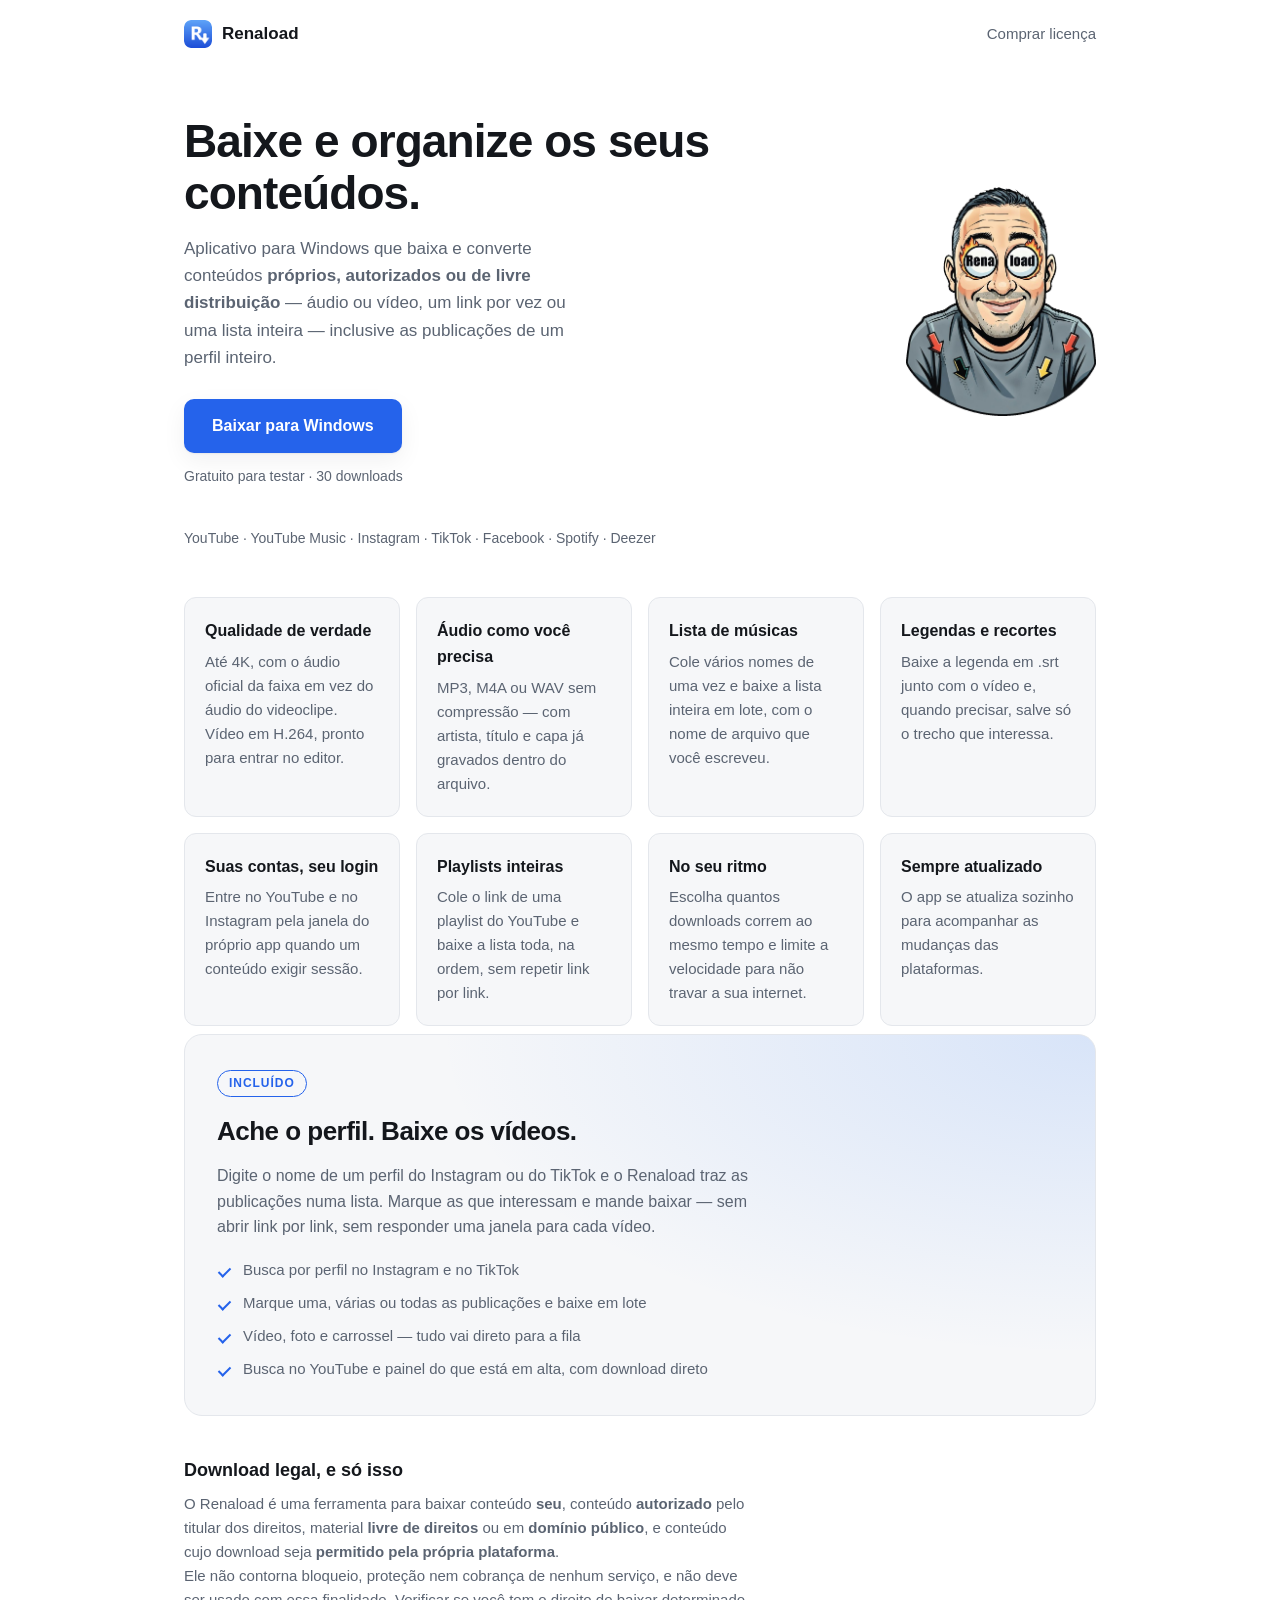
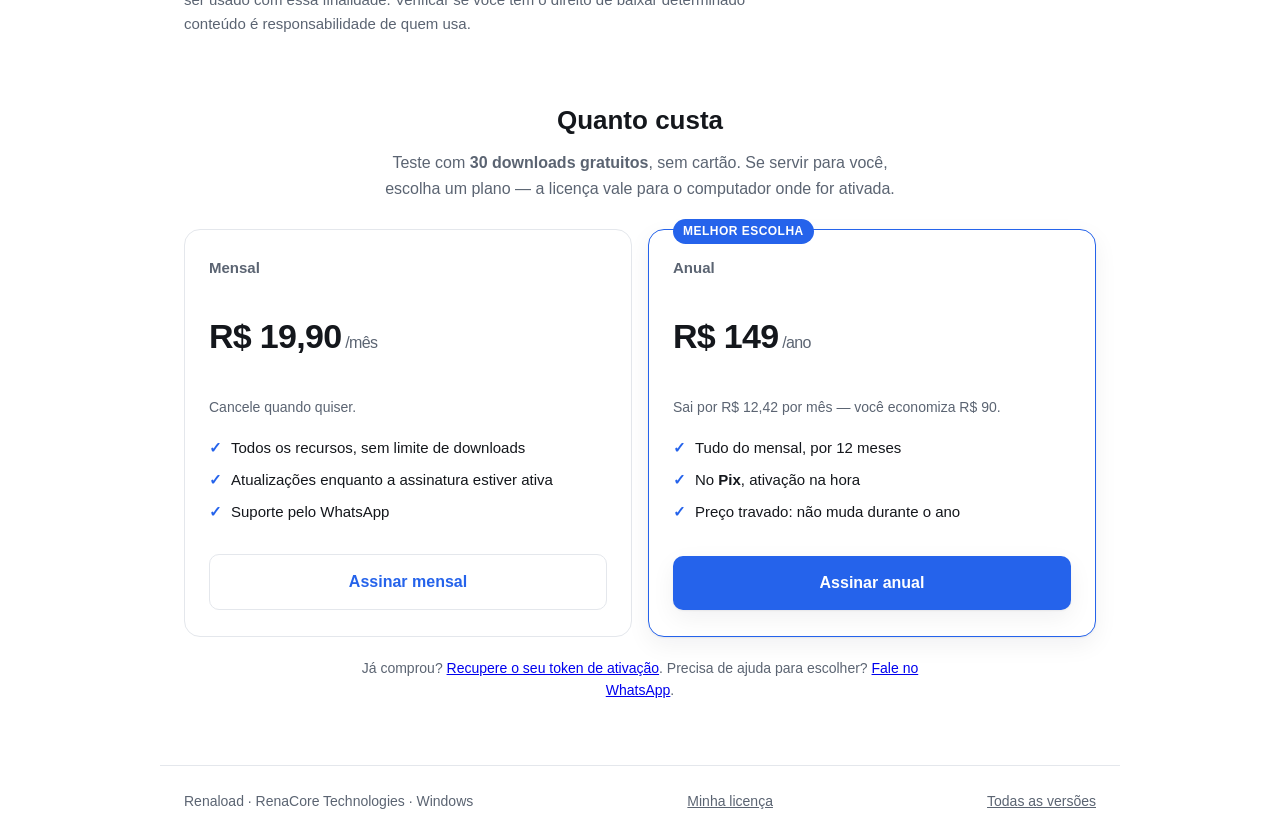
==== docs/index.html @ 5366050f "site: Comprar licenca leva aos planos, nao ao WhatsApp Espelho do commit do repositorio de codigo.  " ====
<!doctype html>
<html lang="pt-BR">
<head>
  <meta charset="utf-8">
  <meta name="viewport" content="width=device-width, initial-scale=1">
  <title>Renaload — baixe e organize os seus conteúdos no Windows</title>
  <meta name="description" content="Renaload para Windows: baixe e converta conteúdos próprios, autorizados ou de livre distribuição, com fila de downloads, qualidade até 4K, legendas e busca por perfil no Instagram e TikTok.">
  <meta name="author" content="RenaCore Technologies">
  <link rel="icon" href="assets/favicon.ico" sizes="any">
  <link rel="icon" href="assets/renaload.png" type="image/png">
  <link rel="apple-touch-icon" href="assets/renaload_logo.png">
  <meta property="og:title" content="Renaload — baixe e organize os seus conteúdos">
  <meta property="og:description" content="Baixe áudio e vídeo de conteúdos próprios ou autorizados, ache as publicações de um perfil e organize tudo — num app só, para Windows.">
  <meta property="og:image" content="https://renaload.com.br/assets/renaload_logo.png">
  <meta property="og:url" content="https://renaload.com.br/">
  <meta property="og:type" content="website">
  <link rel="canonical" href="https://renaload.com.br/">
  <meta name="theme-color" content="#3b82f6">
  <link rel="stylesheet" href="styles.css">
</head>
<body>
  <header class="topo">
    <a class="marca" href="#">
      <img src="assets/renaload.png" alt="">
      <span>Renaload</span>
    </a>
    <a class="link-topo" href="#planos">Comprar licença</a>
  </header>

  <main>
    <section class="capa">
      <div class="capa-texto">
        <h1>Baixe e organize os seus conteúdos.</h1>
        <p class="chamada">
          Aplicativo para Windows que baixa e converte conteúdos
          <strong>próprios, autorizados ou de livre distribuição</strong> —
          áudio ou vídeo, um link por vez ou uma lista inteira — inclusive
          as publicações de um perfil inteiro.
        </p>

        <div class="acoes">
          <!-- Estado PADRÃO = download pausado. É de propósito: se o
               JavaScript não rodar, a página não libera o download por
               engano. Para reabrir, troque DOWNLOAD_LIBERADO para true
               no script no fim do arquivo — só isso. -->
          <a class="botao" id="baixar"
             href="https://github.com/renatoaqoliveira-lab/renaload-releases/releases/latest">
            Baixar para Windows
          </a>
          <p class="detalhe" id="detalhe">
            Gratuito para testar · 30 downloads
          </p>
        </div>
      </div>
      <img class="mascote" src="assets/renaload_mascot.png" alt="">
    </section>

    <p class="plataformas">
      YouTube · YouTube Music · Instagram · TikTok · Facebook · Spotify · Deezer
    </p>

    <section class="cartoes">
      <article>
        <h2>Qualidade de verdade</h2>
        <p>Até 4K, com o áudio oficial da faixa em vez do áudio do videoclipe. Vídeo em H.264, pronto para entrar no editor.</p>
      </article>
      <article>
        <h2>Áudio como você precisa</h2>
        <p>MP3, M4A ou WAV sem compressão — com artista, título e capa já gravados dentro do arquivo.</p>
      </article>
      <article>
        <h2>Lista de músicas</h2>
        <p>Cole vários nomes de uma vez e baixe a lista inteira em lote, com o nome de arquivo que você escreveu.</p>
      </article>
      <article>
        <h2>Legendas e recortes</h2>
        <p>Baixe a legenda em .srt junto com o vídeo e, quando precisar, salve só o trecho que interessa.</p>
      </article>
      <article>
        <h2>Suas contas, seu login</h2>
        <p>Entre no YouTube e no Instagram pela janela do próprio app quando um conteúdo exigir sessão.</p>
      </article>
      <article>
        <h2>Playlists inteiras</h2>
        <p>Cole o link de uma playlist do YouTube e baixe a lista toda, na ordem, sem repetir link por link.</p>
      </article>
      <article>
        <h2>No seu ritmo</h2>
        <p>Escolha quantos downloads correm ao mesmo tempo e limite a velocidade para não travar a sua internet.</p>
      </article>
      <article>
        <h2>Sempre atualizado</h2>
        <p>O app se atualiza sozinho para acompanhar as mudanças das plataformas.</p>
      </article>
    </section>

    <section class="estudio">
      <div class="estudio-texto">
        <span class="etiqueta">Incluído</span>
        <h2>Ache o perfil. Baixe os vídeos.</h2>
        <p>
          Digite o nome de um perfil do Instagram ou do TikTok e o Renaload
          traz as publicações numa lista. Marque as que interessam e mande
          baixar — sem abrir link por link, sem responder uma janela para
          cada vídeo.
        </p>
        <ul class="lista-estudio">
          <li>Busca por perfil no Instagram e no TikTok</li>
          <li>Marque uma, várias ou todas as publicações e baixe em lote</li>
          <li>Vídeo, foto e carrossel — tudo vai direto para a fila</li>
          <li>Busca no YouTube e painel do que está em alta, com download direto</li>
        </ul>
      </div>
    </section>

    <section class="aviso">
      <h2>Download legal, e só isso</h2>
      <p>
        O Renaload é uma ferramenta para baixar conteúdo <strong>seu</strong>,
        conteúdo <strong>autorizado</strong> pelo titular dos direitos,
        material <strong>livre de direitos</strong> ou em
        <strong>domínio público</strong>, e conteúdo cujo download seja
        <strong>permitido pela própria plataforma</strong>.
      </p>
      <p>
        Ele não contorna bloqueio, proteção nem cobrança de nenhum serviço, e
        não deve ser usado com essa finalidade. Verificar se você tem o direito
        de baixar determinado conteúdo é responsabilidade de quem usa.
      </p>
    </section>

    <section class="planos" id="planos">
      <h2>Quanto custa</h2>
      <p class="intro">
        Teste com <strong>30 downloads gratuitos</strong>, sem cartão. Se
        servir para você, escolha um plano — a licença vale para o
        computador onde for ativada.
      </p>

      <div class="grade-planos">
        <div class="plano">
          <h3>Mensal</h3>
          <p class="valor">R$ 19,90<span> /mês</span></p>
          <p class="equivale">Cancele quando quiser.</p>
          <ul>
            <li>Todos os recursos, sem limite de downloads</li>
            <li>Atualizações enquanto a assinatura estiver ativa</li>
            <li>Suporte pelo WhatsApp</li>
          </ul>
          <a class="botao secundario"
             href="https://www.asaas.com/c/axjng1v5g0g38wsx">
            Assinar mensal
          </a>
        </div>

        <div class="plano destaque">
          <span class="selo">MELHOR ESCOLHA</span>
          <h3>Anual</h3>
          <p class="valor">R$ 149<span> /ano</span></p>
          <p class="equivale">Sai por R$ 12,42 por mês — você economiza R$ 90.</p>
          <ul>
            <li>Tudo do mensal, por 12 meses</li>
            <li>No <strong>Pix</strong>, ativação na hora</li>
            <li>Preço travado: não muda durante o ano</li>
          </ul>
          <a class="botao"
             href="https://www.asaas.com/c/e1k9dfwimft95ji5">
            Assinar anual
          </a>
        </div>
      </div>

      <p class="nota-planos">
        Já comprou? <a href="licenca.html">Recupere o seu token de ativação</a>.
        Precisa de ajuda para escolher?
        <a href="https://wa.me/5511970617781?text=Ol%C3%A1!%20Tenho%20uma%20d%C3%BAvida%20sobre%20os%20planos%20do%20Renaload.">Fale no WhatsApp</a>.
      </p>
    </section>

  </main>

  <footer>
    <span>Renaload · RenaCore Technologies · Windows</span>
    <a href="licenca.html">Minha licença</a>
    <a href="https://github.com/renatoaqoliveira-lab/renaload-releases/releases">Todas as versões</a>
  </footer>

  <script>
    // A versão vem da própria release do GitHub. Assim a página acompanha
    // cada lançamento sozinha — antes o número e o nome do arquivo eram
    // fixos no HTML e o botão passou a dar erro 404 quando saiu a versão
    // seguinte, porque o arquivo antigo não existe na release nova.
    (function () {
      // ⇩⇩ ÚNICA COISA A MUDAR PARA REABRIR O DOWNLOAD ⇩⇩
      var DOWNLOAD_LIBERADO = true;
      // ⇧⇧ liberado em 31/08/2026, com a 1.7.0 publicada ⇧⇧

      var API = 'https://api.github.com/repos/renatoaqoliveira-lab/renaload-releases/releases/latest';
      var botao = document.getElementById('baixar');
      var detalhe = document.getElementById('detalhe');

      if (!DOWNLOAD_LIBERADO) { return; }   // segue pausado
      botao.classList.remove('desativado');
      botao.removeAttribute('aria-disabled');
      botao.textContent = 'Baixar para Windows';
      botao.href = 'https://github.com/renatoaqoliveira-lab/renaload-releases/releases/latest';
      detalhe.textContent = 'Gratuito para testar · 30 downloads';

      function tamanho(bytes) {
        return bytes ? (bytes / 1048576).toFixed(0) + ' MB · ' : '';
      }

      fetch(API, { headers: { Accept: 'application/vnd.github+json' } })
        .then(function (r) { return r.ok ? r.json() : Promise.reject(r.status); })
        .then(function (rel) {
          var exe = (rel.assets || []).filter(function (a) {
            return /\.exe$/i.test(a.name);
          })[0];
          if (exe) { botao.href = exe.browser_download_url; }
          var versao = (rel.tag_name || '').replace(/^v/, '');
          detalhe.textContent =
            (versao ? 'Versão ' + versao + ' · ' : '') +
            tamanho(exe && exe.size) + 'Gratuito para testar · 30 downloads';

          // O arquivo .sha256 publicado junto da release permite conferir
          // que o instalador baixou inteiro. Mostramos o código discreto,
          // logo abaixo do botão, só quando a release realmente tem um.
          var hashAsset = (rel.assets || []).filter(function (a) {
            return /\.sha256$/i.test(a.name);
          })[0];
          if (!hashAsset) { return; }
          fetch(hashAsset.browser_download_url)
            .then(function (r) { return r.ok ? r.text() : Promise.reject(r.status); })
            .then(function (txt) {
              var hex = (txt.trim().split(/\s+/)[0] || '');
              if (!/^[0-9a-f]{64}$/i.test(hex)) { return; }
              var p = document.createElement('p');
              p.className = 'checksum';
              p.title = 'No PowerShell: Get-FileHash .\\' +
                        (exe ? exe.name : 'instalador.exe') +
                        ' -Algorithm SHA256';
              p.textContent = 'SHA-256: ' + hex;
              detalhe.parentNode.insertBefore(p, detalhe.nextSibling);
            })
            .catch(function () { /* sem checksum, sem alarde */ });
        })
        .catch(function () {
          // Sem internet ou API fora do ar: o link continua levando à
          // página da última versão, que nunca fica desatualizada.
        });
    })();
  </script>
</body>
</html>
---- docs/styles.css ----
/* Renaload — página de download.
   Enxuta de propósito: uma coluna, um botão principal, sem enfeite que
   atrapalhe quem só quer baixar. Acompanha o tema claro/escuro do
   sistema. */

:root {
  --fundo: #ffffff;
  --fundo-suave: #f6f7f9;
  --texto: #14171c;
  --texto-suave: #5b6472;
  --borda: #e4e7ec;
  --marca: #2563eb;
  --marca-escura: #1d4ed8;
  --sombra: 0 1px 2px rgba(16, 24, 40, .06), 0 8px 24px rgba(16, 24, 40, .06);
}

@media (prefers-color-scheme: dark) {
  :root {
    --fundo: #0f1216;
    --fundo-suave: #161a20;
    --texto: #eef1f5;
    --texto-suave: #9aa4b2;
    --borda: #252b33;
    --marca: #60a5fa;
    --marca-escura: #3b82f6;
    --sombra: none;
  }
}

* { box-sizing: border-box; }

body {
  margin: 0;
  background: var(--fundo);
  color: var(--texto);
  font: 16px/1.6 -apple-system, "Segoe UI", Roboto, Arial, sans-serif;
  -webkit-font-smoothing: antialiased;
}

/* ── Topo ─────────────────────────────────────────────── */
.topo {
  display: flex;
  align-items: center;
  justify-content: space-between;
  gap: 16px;
  max-width: 960px;
  margin: 0 auto;
  padding: 20px 24px;
}

.marca {
  display: flex;
  align-items: center;
  gap: 10px;
  font-weight: 650;
  font-size: 17px;
  color: var(--texto);
  text-decoration: none;
}

.marca img { width: 28px; height: 28px; border-radius: 7px; }

.link-topo {
  color: var(--texto-suave);
  text-decoration: none;
  font-size: 15px;
}

.link-topo:hover { color: var(--texto); }

/* ── Capa ─────────────────────────────────────────────── */
.capa {
  max-width: 960px;
  margin: 0 auto;
  padding: 48px 24px 8px;
  display: grid;
  grid-template-columns: 1fr auto;
  align-items: center;
  gap: 40px;
}

h1 {
  margin: 0 0 16px;
  font-size: clamp(30px, 5vw, 46px);
  line-height: 1.12;
  letter-spacing: -.02em;
  font-weight: 680;
}

.chamada {
  margin: 0;
  max-width: 44ch;
  font-size: 17px;
  color: var(--texto-suave);
}

.acoes { margin-top: 28px; }

.botao {
  display: inline-block;
  background: var(--marca);
  color: #fff;
  font-size: 16px;
  font-weight: 600;
  text-decoration: none;
  padding: 14px 28px;
  border-radius: 10px;
  box-shadow: var(--sombra);
  transition: background .15s ease, transform .15s ease;
}

.botao:hover { background: var(--marca-escura); transform: translateY(-1px); }

/* Download pausado: continua visível (para a pessoa saber que existe),
   mas sem virar link nem parecer clicável. */
.botao.desativado {
  background: var(--fundo-suave);
  color: var(--texto-suave);
  border: 1px solid var(--borda);
  box-shadow: none;
  cursor: not-allowed;
  pointer-events: none;
}

.botao.secundario {
  background: transparent;
  color: var(--marca);
  border: 1px solid var(--borda);
  box-shadow: none;
}

.botao.secundario:hover { background: var(--fundo-suave); }

.detalhe {
  margin: 12px 0 0;
  font-size: 14px;
  color: var(--texto-suave);
}

/* Código de verificação do instalador (SHA-256), abaixo do botão */
.checksum {
  margin: 6px 0 0;
  font: 11px/1.5 Consolas, "Cascadia Mono", monospace;
  color: var(--texto-suave);
  word-break: break-all;
  opacity: .75;
  cursor: help;
}

.mascote { width: 190px; max-width: 34vw; height: auto; }

/* ── Formulário da página "Minha licença" ─────────────── */
.formulario {
  display: flex;
  flex-direction: column;
  gap: 16px;
  max-width: 420px;
  margin-top: 26px;
}

.campo { display: flex; flex-direction: column; gap: 6px; }
.campo span { font-size: 14px; font-weight: 600; }
.campo small { font-size: 12.5px; color: var(--texto-suave); }

.campo input {
  font: inherit;
  padding: 11px 13px;
  color: var(--texto);
  background: var(--fundo-suave);
  border: 1px solid var(--borda);
  border-radius: 9px;
}

.campo input:focus-visible {
  outline: 2px solid var(--marca);
  outline-offset: 1px;
  border-color: transparent;
}

.formulario .botao { border: 0; cursor: pointer; font: inherit;
                     font-weight: 600; }
.formulario .botao:disabled { opacity: .6; cursor: progress; }

.resposta {
  max-width: 560px;
  margin-top: 22px;
  padding: 16px 18px;
  border: 1px solid var(--borda);
  border-left-width: 3px;
  border-radius: 10px;
  background: var(--fundo-suave);
  font-size: 14.5px;
}

.resposta.boa  { border-left-color: #16a34a; }
.resposta.ruim { border-left-color: #dc2626; }
.resposta p { margin: 0 0 8px; }
.resposta .ok   { font-weight: 650; color: #16a34a; }
.resposta .ruim { font-weight: 650; color: #dc2626; }
.resposta .obs  { color: var(--texto-suave); font-size: 13.5px; }

.resposta textarea {
  width: 100%;
  font: 13px/1.5 Consolas, "SF Mono", monospace;
  color: var(--texto);
  background: var(--fundo);
  border: 1px solid var(--borda);
  border-radius: 8px;
  padding: 10px;
  resize: vertical;
  margin: 4px 0 12px;
  word-break: break-all;
}

.resposta .botao { border: 0; cursor: pointer; font: inherit;
                   font-weight: 600; font-size: 14px; }

/* ── Plataformas ──────────────────────────────────────── */
.plataformas {
  max-width: 960px;
  margin: 32px auto 0;
  padding: 0 24px;
  font-size: 14px;
  color: var(--texto-suave);
}

/* ── Cartões ──────────────────────────────────────────── */
.cartoes {
  max-width: 960px;
  margin: 48px auto 0;
  padding: 0 24px;
  display: grid;
  grid-template-columns: repeat(auto-fit, minmax(210px, 1fr));
  gap: 16px;
}

.cartoes article {
  background: var(--fundo-suave);
  border: 1px solid var(--borda);
  border-radius: 12px;
  padding: 20px;
}

.cartoes h2 { margin: 0 0 6px; font-size: 16px; font-weight: 650; }
.cartoes p { margin: 0; font-size: 15px; color: var(--texto-suave); }

/* ── Aviso legal e compra ─────────────────────────────── */
.aviso, .compra {
  max-width: 960px;
  margin: 40px auto 0;
  padding: 0 24px;
}

.aviso h2, .compra h2 {
  margin: 0 0 8px;
  font-size: 18px;
  font-weight: 650;
}

.aviso p, .compra p {
  margin: 0;
  max-width: 68ch;
  font-size: 15px;
  color: var(--texto-suave);
}

.compra .botao { margin-top: 18px; }

/* ── Planos ───────────────────────────────────────────── */
.planos {
  max-width: 960px;
  margin: 64px auto 0;
  padding: 0 24px;
}

.planos h2 { font-size: 26px; margin: 0 0 8px; text-align: center; }

.planos .intro {
  margin: 0 auto 28px;
  max-width: 540px;
  text-align: center;
  color: var(--texto-suave);
}

.grade-planos {
  display: grid;
  grid-template-columns: repeat(auto-fit, minmax(250px, 1fr));
  gap: 16px;
  align-items: stretch;
}

.plano {
  position: relative;
  display: flex;
  flex-direction: column;
  border: 1px solid var(--borda);
  border-radius: 16px;
  padding: 26px 24px;
  background: var(--fundo);
}

/* O anual e o que interessa: Pix cai na hora, sem cartao para recusar
   e sem cancelamento no meio do caminho. Por isso ele ganha a borda. */
.plano.destaque {
  border-color: var(--marca);
  box-shadow: var(--sombra);
}

.plano .selo {
  position: absolute;
  top: -11px;
  left: 24px;
  background: var(--marca);
  color: #fff;
  font-size: 12px;
  font-weight: 700;
  letter-spacing: .04em;
  padding: 3px 10px;
  border-radius: 999px;
}

.plano h3 { margin: 0 0 4px; font-size: 15px; color: var(--texto-suave); font-weight: 600; }

.plano .valor {
  font-size: 34px;
  font-weight: 700;
  line-height: 1.1;
  letter-spacing: -.02em;
}

.plano .valor span { font-size: 16px; font-weight: 500; color: var(--texto-suave); }

.plano .equivale { margin: 6px 0 0; font-size: 14px; color: var(--texto-suave); }

.plano ul {
  list-style: none;
  margin: 18px 0 22px;
  padding: 0;
  font-size: 15px;
}

.plano li { padding-left: 22px; position: relative; margin-bottom: 8px; }

.plano li::before {
  content: "✓";
  position: absolute;
  left: 0;
  color: var(--marca);
  font-weight: 700;
}

.plano .botao { margin-top: auto; text-align: center; }

.plano .botao.secundario {
  background: transparent;
  color: var(--marca);
  border: 1px solid var(--borda);
  box-shadow: none;
}

.plano .botao.secundario:hover { background: var(--fundo-suave); }

.nota-planos {
  margin: 20px auto 0;
  max-width: 620px;
  text-align: center;
  font-size: 14px;
  color: var(--texto-suave);
}

/* ── Rodapé ───────────────────────────────────────────── */
footer {
  max-width: 960px;
  margin: 64px auto 0;
  padding: 24px;
  border-top: 1px solid var(--borda);
  display: flex;
  justify-content: space-between;
  gap: 16px;
  font-size: 14px;
  color: var(--texto-suave);
}

footer a { color: var(--texto-suave); }

/* ── Telas pequenas ───────────────────────────────────── */
@media (max-width: 700px) {
  .capa {
    grid-template-columns: 1fr;
    padding-top: 32px;
    gap: 24px;
  }
  .mascote { width: 140px; justify-self: center; }
  .botao { display: block; text-align: center; }
}

/* ── Seção do Estúdio ─────────────────────────────────────
   Entrou junto com a marca nova: o site não contava que o app
   passou a separar voz e instrumental. Faixa com cor de marca
   para destacar sem competir com o botão de download. */
.estudio {
  max-width: 960px;
  margin: 8px auto 0;
  padding: 0 24px;
}

.estudio-texto {
  position: relative;
  overflow: hidden;
  border: 1px solid var(--borda);
  border-radius: 18px;
  padding: 34px 32px;
  background:
    radial-gradient(120% 140% at 100% 0%,
                    rgba(59, 130, 246, .16), transparent 60%),
    var(--fundo-suave);
}

.etiqueta {
  display: inline-block;
  font-size: 12px;
  font-weight: 700;
  letter-spacing: .08em;
  text-transform: uppercase;
  color: var(--marca);
  border: 1px solid currentColor;
  border-radius: 999px;
  padding: 3px 11px;
  margin-bottom: 14px;
}

.estudio h2 {
  margin: 0 0 10px;
  font-size: 26px;
  letter-spacing: -.02em;
}

.estudio p {
  margin: 0 0 18px;
  max-width: 62ch;
  color: var(--texto-suave);
}

.lista-estudio {
  margin: 0;
  padding: 0;
  list-style: none;
  display: grid;
  gap: 9px;
}

.lista-estudio li {
  position: relative;
  padding-left: 26px;
  color: var(--texto-suave);
  font-size: 15px;
}

/* marca de conferido desenhada em CSS: sem imagem, sem fonte de
   ícone, e acompanha a cor da marca no claro e no escuro */
.lista-estudio li::before {
  content: "";
  position: absolute;
  left: 4px;
  top: 7px;
  width: 5px;
  height: 10px;
  border: solid var(--marca);
  border-width: 0 2px 2px 0;
  transform: rotate(45deg);
}

@media (max-width: 600px) {
  .estudio-texto { padding: 26px 22px; }
  .estudio h2 { font-size: 22px; }
}
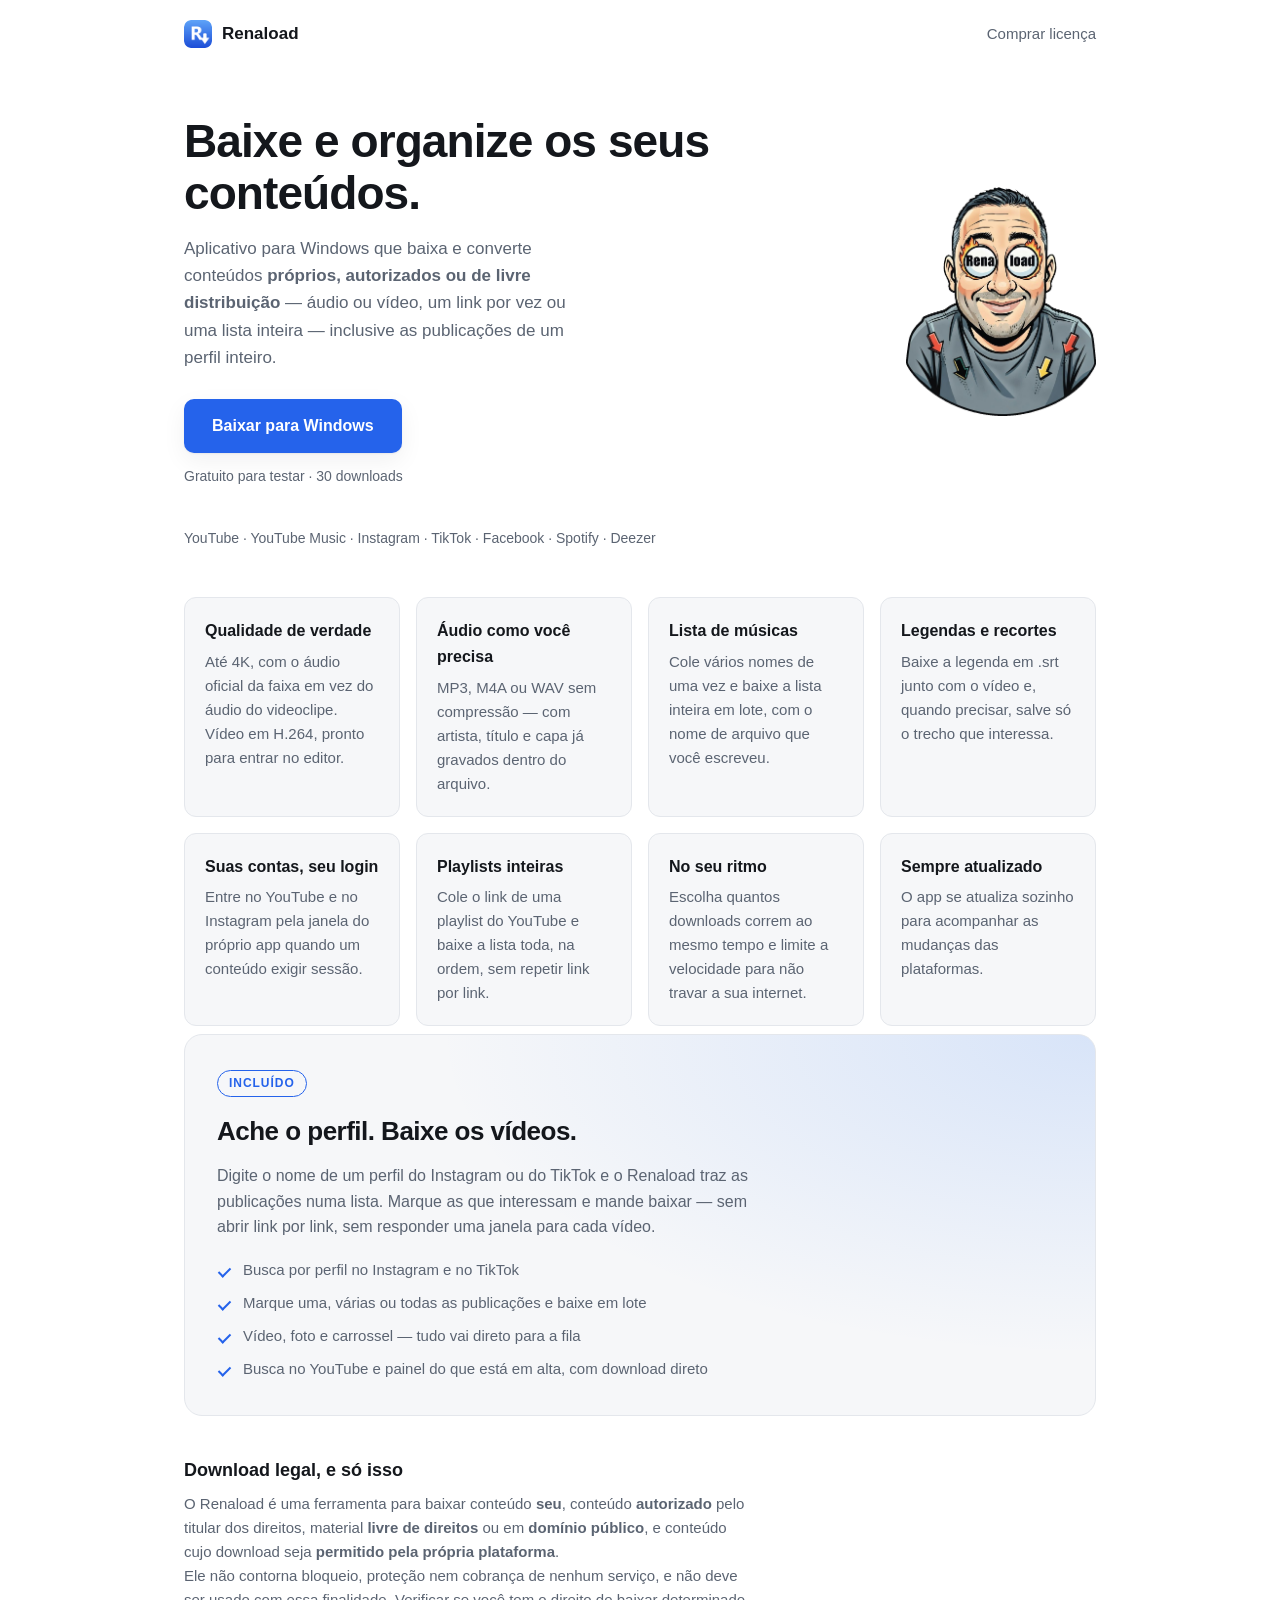
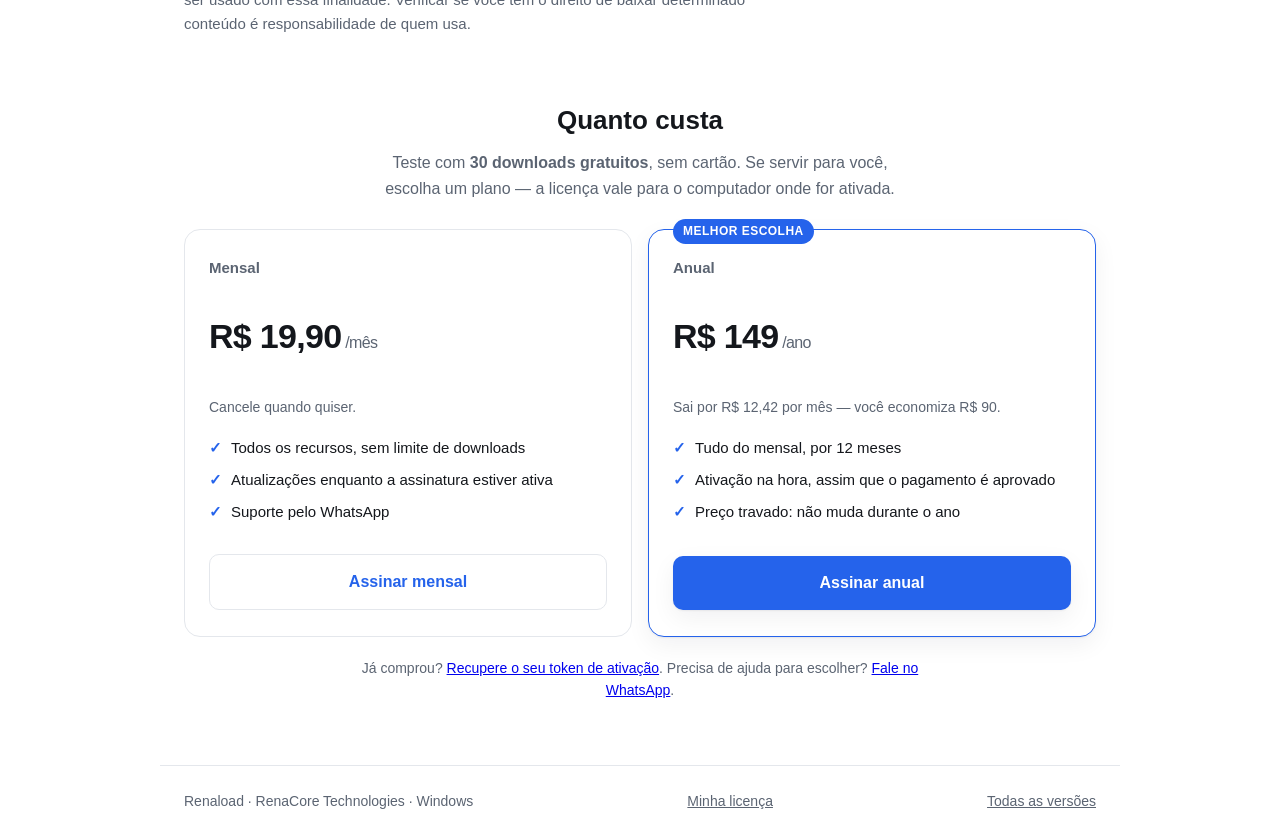
==== commit 9874e0ea: "site: volta a cobrar pelo Mercado Pago, por causa da aparencia Espelho do commit do repositorio de c" ====
--- a/docs/index.html
+++ b/docs/index.html
@@ -148,7 +148,7 @@
             <li>Suporte pelo WhatsApp</li>
           </ul>
           <a class="botao secundario"
-             href="https://www.asaas.com/c/axjng1v5g0g38wsx">
+             href="https://mpago.la/2Yrm6qP">
             Assinar mensal
           </a>
         </div>
@@ -160,11 +160,11 @@
           <p class="equivale">Sai por R$ 12,42 por mês — você economiza R$ 90.</p>
           <ul>
             <li>Tudo do mensal, por 12 meses</li>
-            <li>No <strong>Pix</strong>, ativação na hora</li>
+            <li>Ativação na hora, assim que o pagamento é aprovado</li>
             <li>Preço travado: não muda durante o ano</li>
           </ul>
           <a class="botao"
-             href="https://www.asaas.com/c/e1k9dfwimft95ji5">
+             href="https://mpago.la/2pU2kZ5">
             Assinar anual
           </a>
         </div>
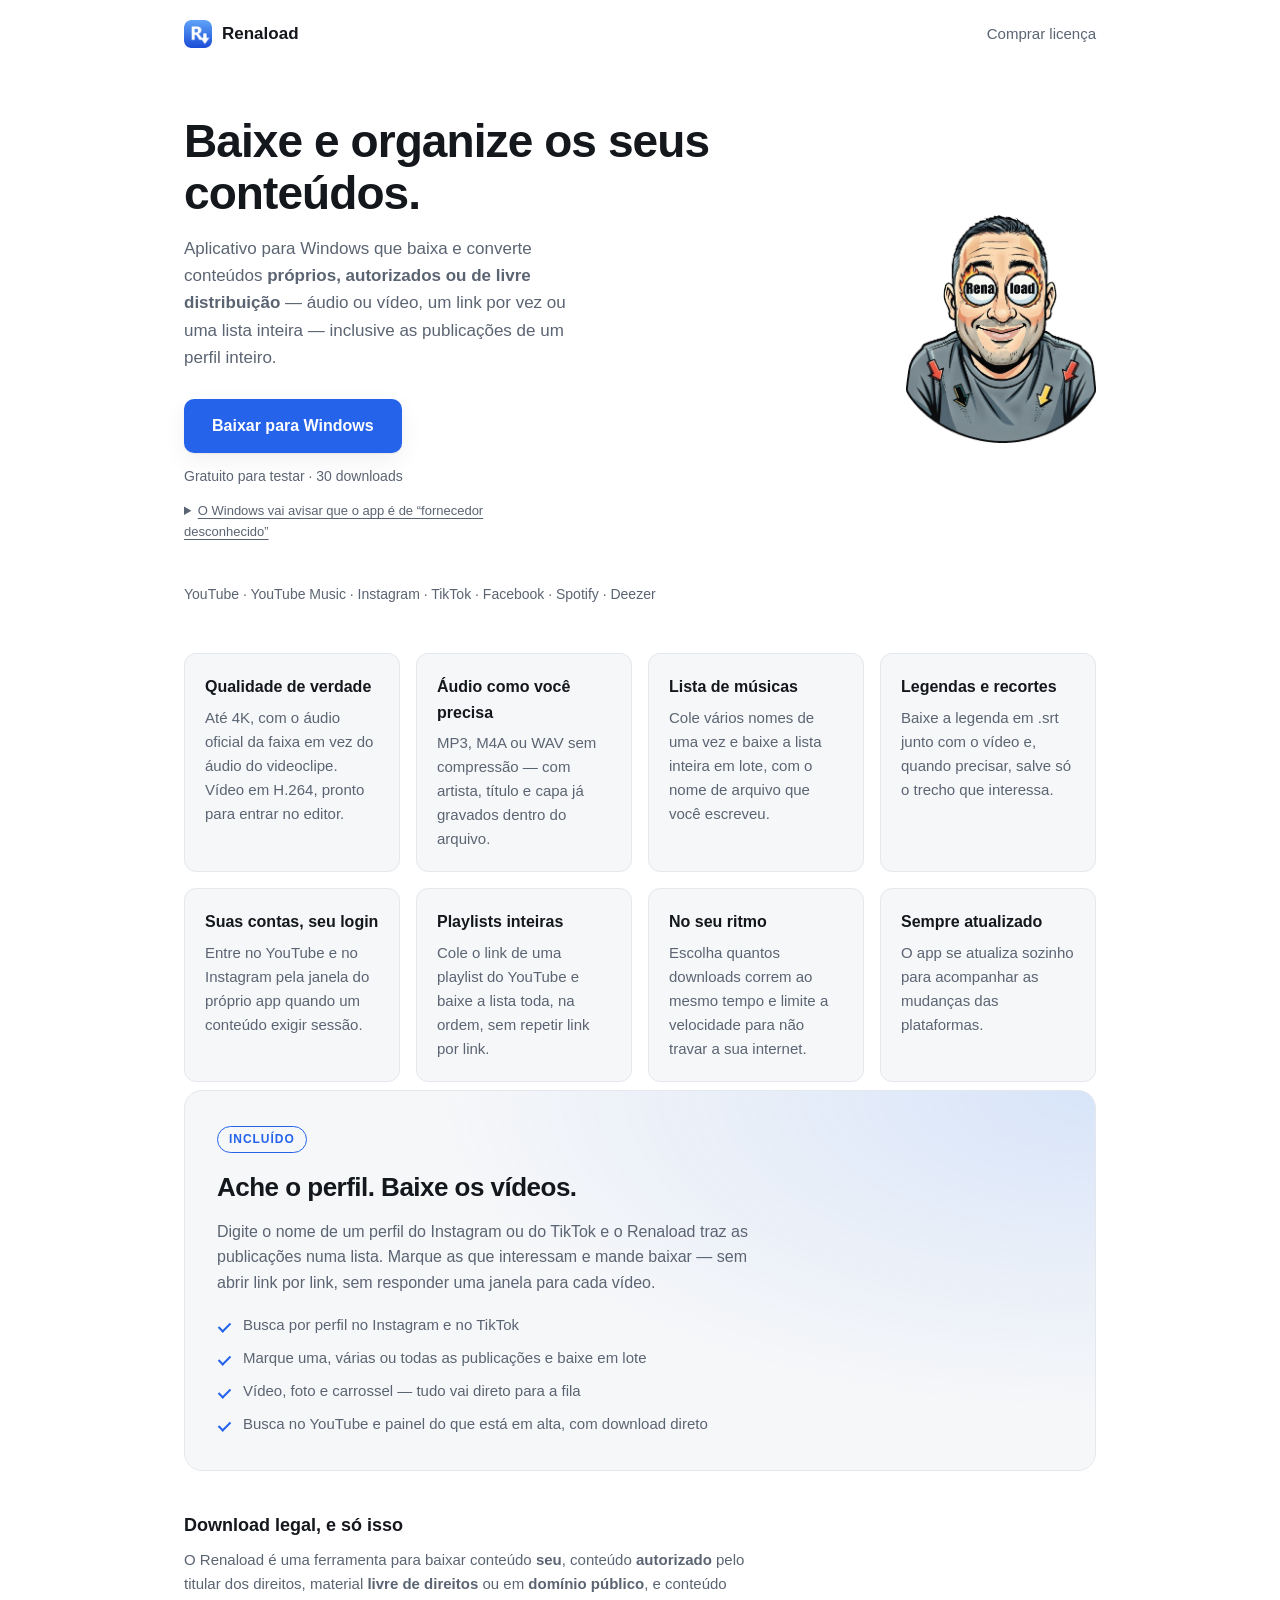
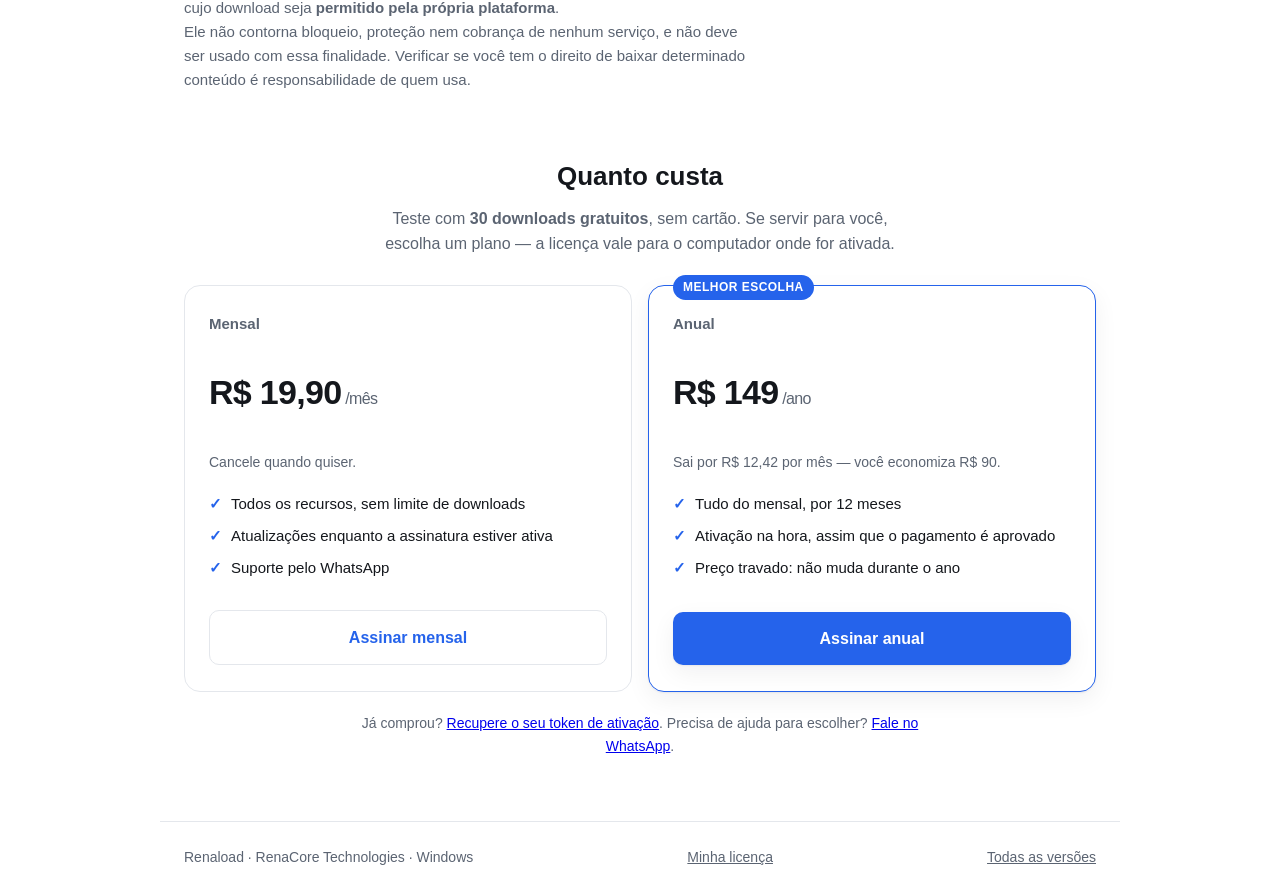
==== commit 94603cf5: "site: avisa sobre a tela do Windows antes do susto Espelho do commit do repositorio de codigo.  Co-A" ====
--- a/docs/index.html
+++ b/docs/index.html
@@ -50,6 +50,31 @@
           <p class="detalhe" id="detalhe">
             Gratuito para testar · 30 downloads
           </p>
+
+          <!-- Avisar ANTES do susto. O instalador ainda nao e assinado
+               digitalmente, e o Windows mostra uma tela roxa dizendo
+               "fornecedor desconhecido". Quem e avisado clica em executar;
+               quem e pego de surpresa fecha e some. -->
+          <details class="aviso-windows">
+            <summary>O Windows vai avisar que o app é de “fornecedor desconhecido”</summary>
+            <p>
+              É esperado, e não quer dizer que tem algo errado com o arquivo.
+              O Windows mostra esse aviso para todo programa que ainda não tem
+              <strong>assinatura digital</strong> — um certificado que custa
+              caro e que a gente vai comprar quando o Renaload crescer.
+            </p>
+            <p>
+              Para instalar, clique em <strong>Mais informações</strong> e
+              depois em <strong>Executar assim mesmo</strong>.
+            </p>
+            <p>
+              Se quiser conferir que o arquivo é mesmo o nosso e chegou
+              inteiro, cada versão publica o código SHA-256 do instalador na
+              <a href="https://github.com/renatoaqoliveira-lab/renaload-releases/releases/latest">página
+              da versão</a>, junto com o comando para verificar no seu
+              computador.
+            </p>
+          </details>
         </div>
       </div>
       <img class="mascote" src="assets/renaload_mascot.png" alt="">
--- a/docs/styles.css
+++ b/docs/styles.css
@@ -136,6 +136,26 @@
   font-size: 14px;
   color: var(--texto-suave);
 }
+
+/* Aviso do Windows sobre "fornecedor desconhecido".
+   Fechado por padrao: quem nao se importa nem repara; quem se assusta
+   com a tela roxa acha a explicacao aqui, antes de desistir. */
+.aviso-windows {
+  margin: 14px 0 0;
+  max-width: 46ch;
+  font-size: 13px;
+  line-height: 1.6;
+  color: var(--texto-suave);
+}
+.aviso-windows > summary {
+  cursor: pointer;
+  color: var(--texto-suave);
+  text-decoration: underline;
+  text-underline-offset: 3px;
+}
+.aviso-windows > summary:hover { color: var(--texto); }
+.aviso-windows p { margin: 10px 0 0; }
+.aviso-windows a { color: var(--marca); }
 
 /* Código de verificação do instalador (SHA-256), abaixo do botão */
 .checksum {
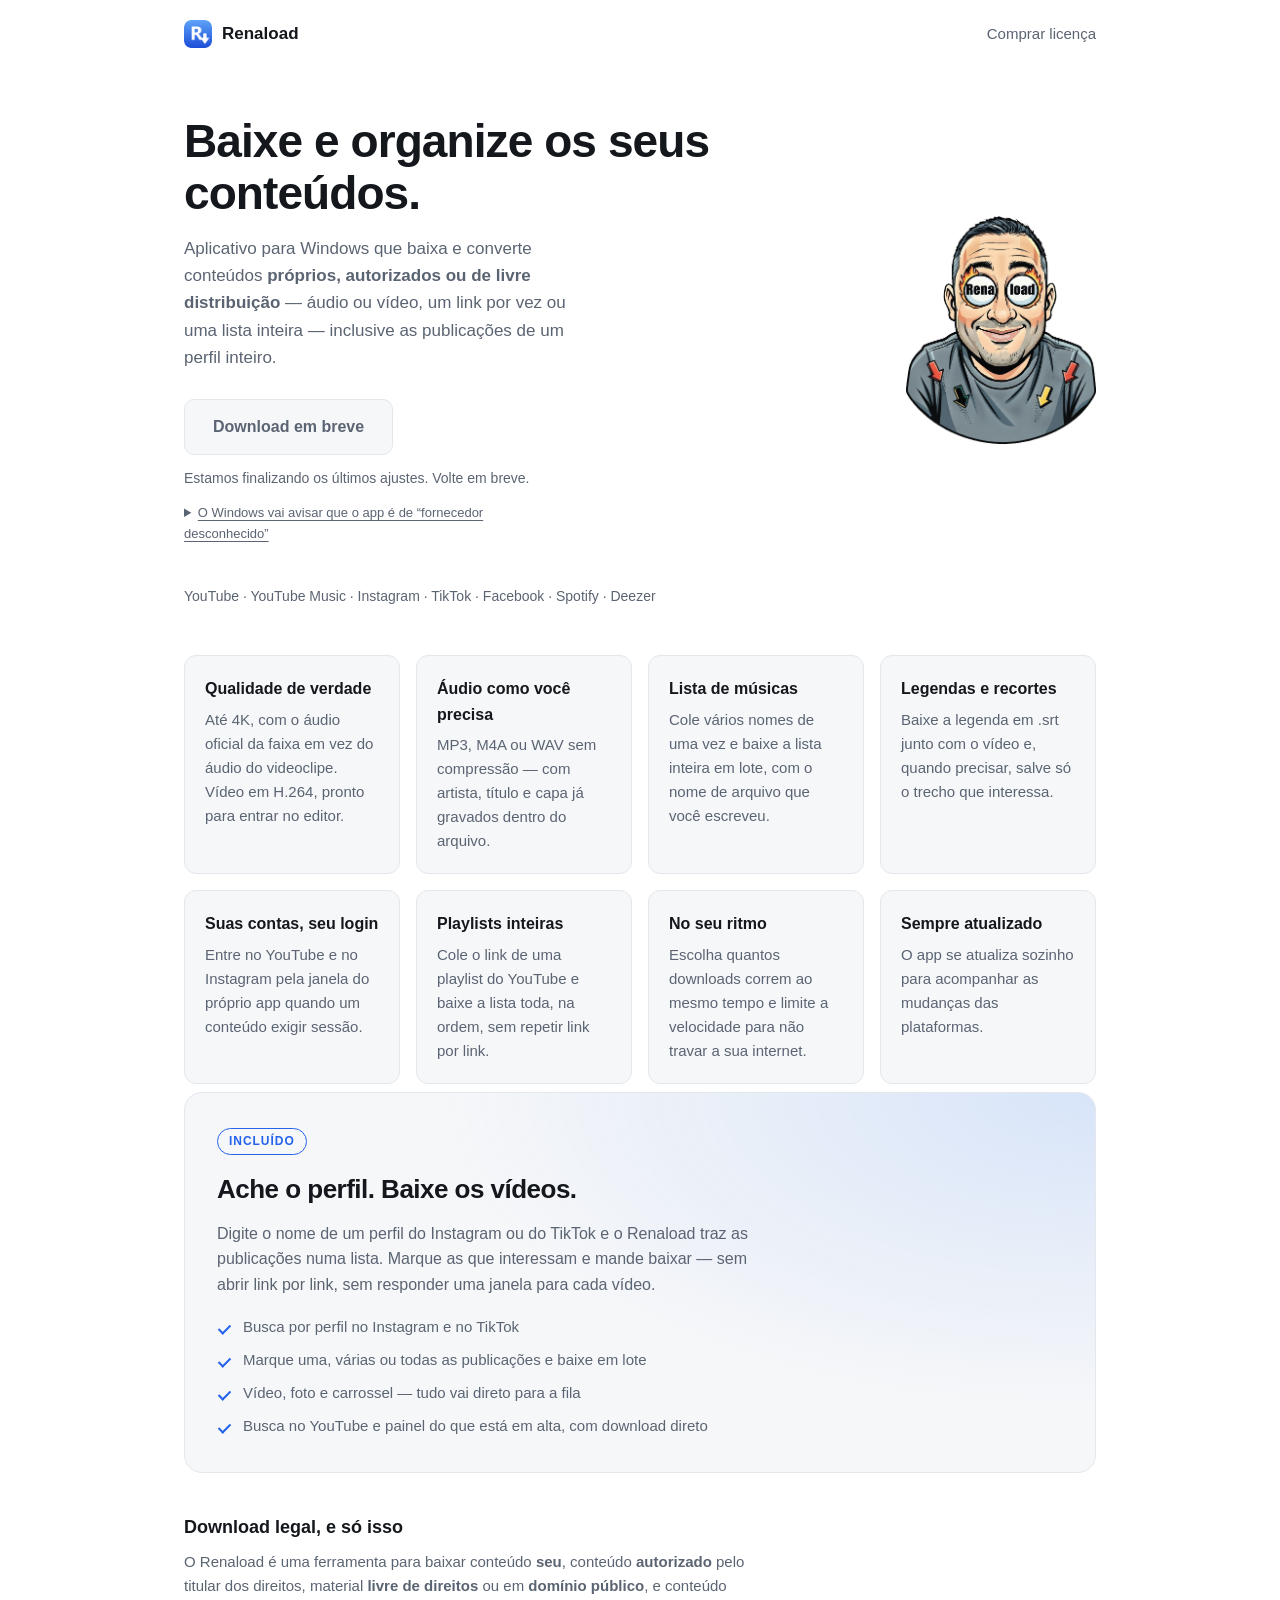
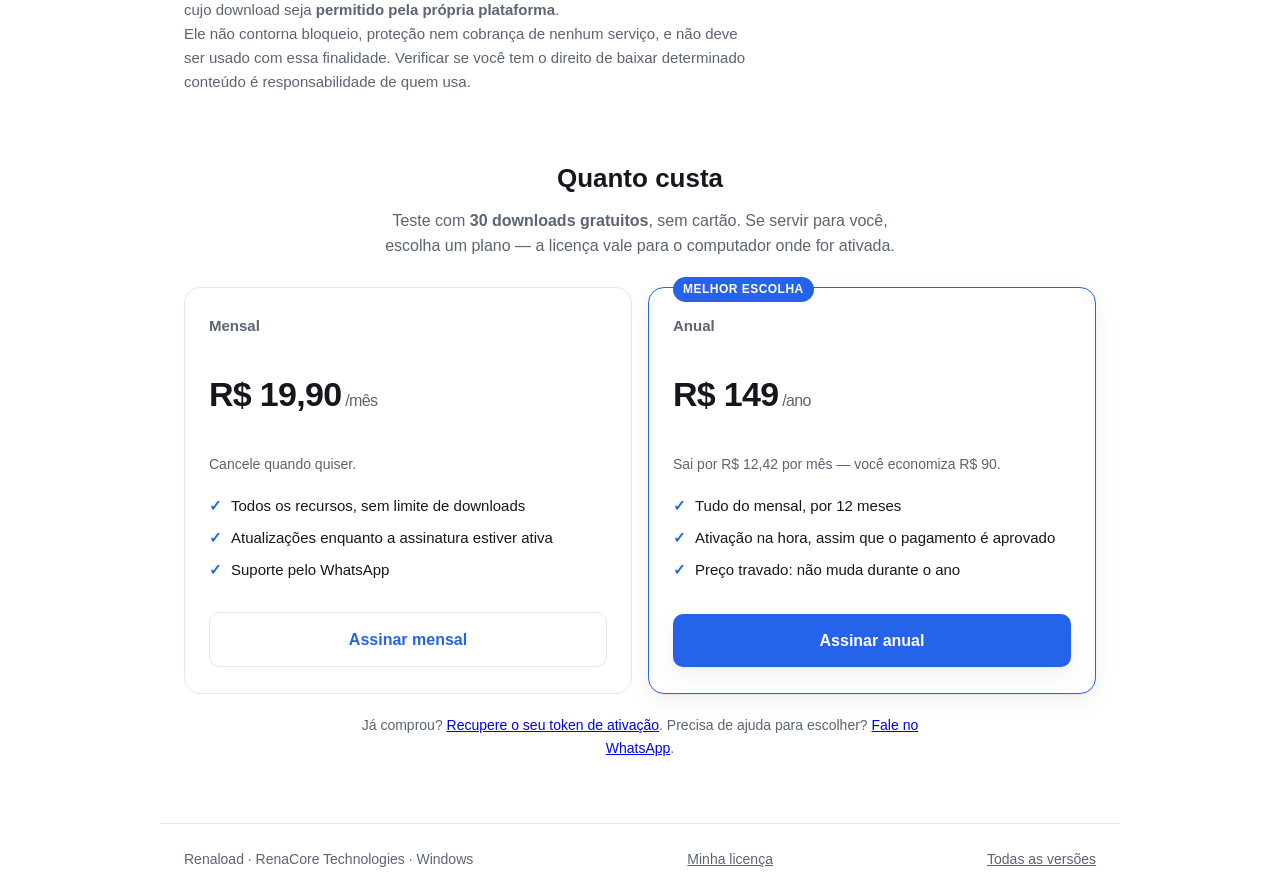
==== commit 398b0bcf: "site: fecha o download ate sair a 1.7.1 Espelho do commit do repositorio de codigo.  Co-Authored-By:" ====
--- a/docs/index.html
+++ b/docs/index.html
@@ -43,12 +43,11 @@
                JavaScript não rodar, a página não libera o download por
                engano. Para reabrir, troque DOWNLOAD_LIBERADO para true
                no script no fim do arquivo — só isso. -->
-          <a class="botao" id="baixar"
-             href="https://github.com/renatoaqoliveira-lab/renaload-releases/releases/latest">
-            Baixar para Windows
+          <a class="botao desativado" id="baixar" href="#" aria-disabled="true">
+            Download em breve
           </a>
           <p class="detalhe" id="detalhe">
-            Gratuito para testar · 30 downloads
+            Estamos finalizando os últimos ajustes. Volte em breve.
           </p>
 
           <!-- Avisar ANTES do susto. O instalador ainda nao e assinado
@@ -217,8 +216,9 @@
     // seguinte, porque o arquivo antigo não existe na release nova.
     (function () {
       // ⇩⇩ ÚNICA COISA A MUDAR PARA REABRIR O DOWNLOAD ⇩⇩
-      var DOWNLOAD_LIBERADO = true;
-      // ⇧⇧ liberado em 31/08/2026, com a 1.7.0 publicada ⇧⇧
+      var DOWNLOAD_LIBERADO = false;
+      // ⇧⇧ fechado em 01/09/2026: a 1.7.0 falha ao baixar em
+      //    maquina limpa (cookies). Reabrir com a 1.7.1. ⇧⇧
 
       var API = 'https://api.github.com/repos/renatoaqoliveira-lab/renaload-releases/releases/latest';
       var botao = document.getElementById('baixar');
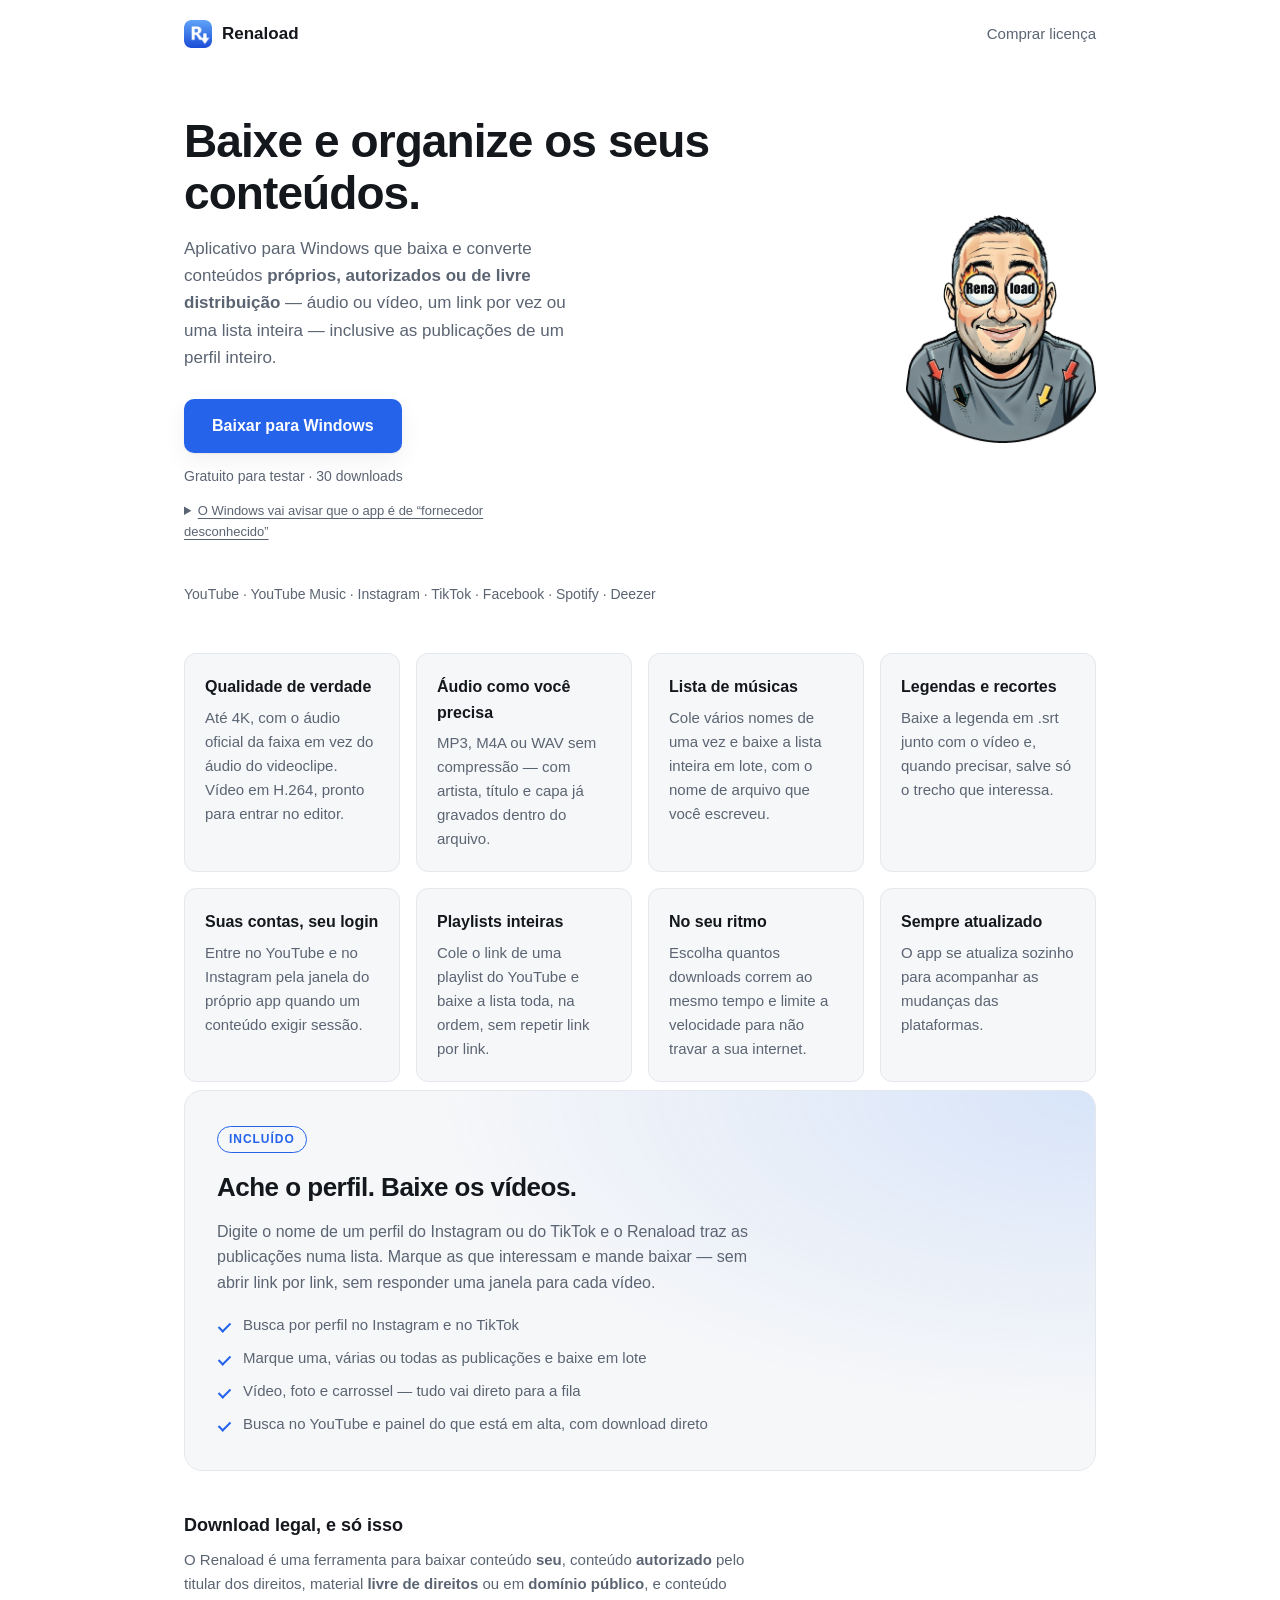
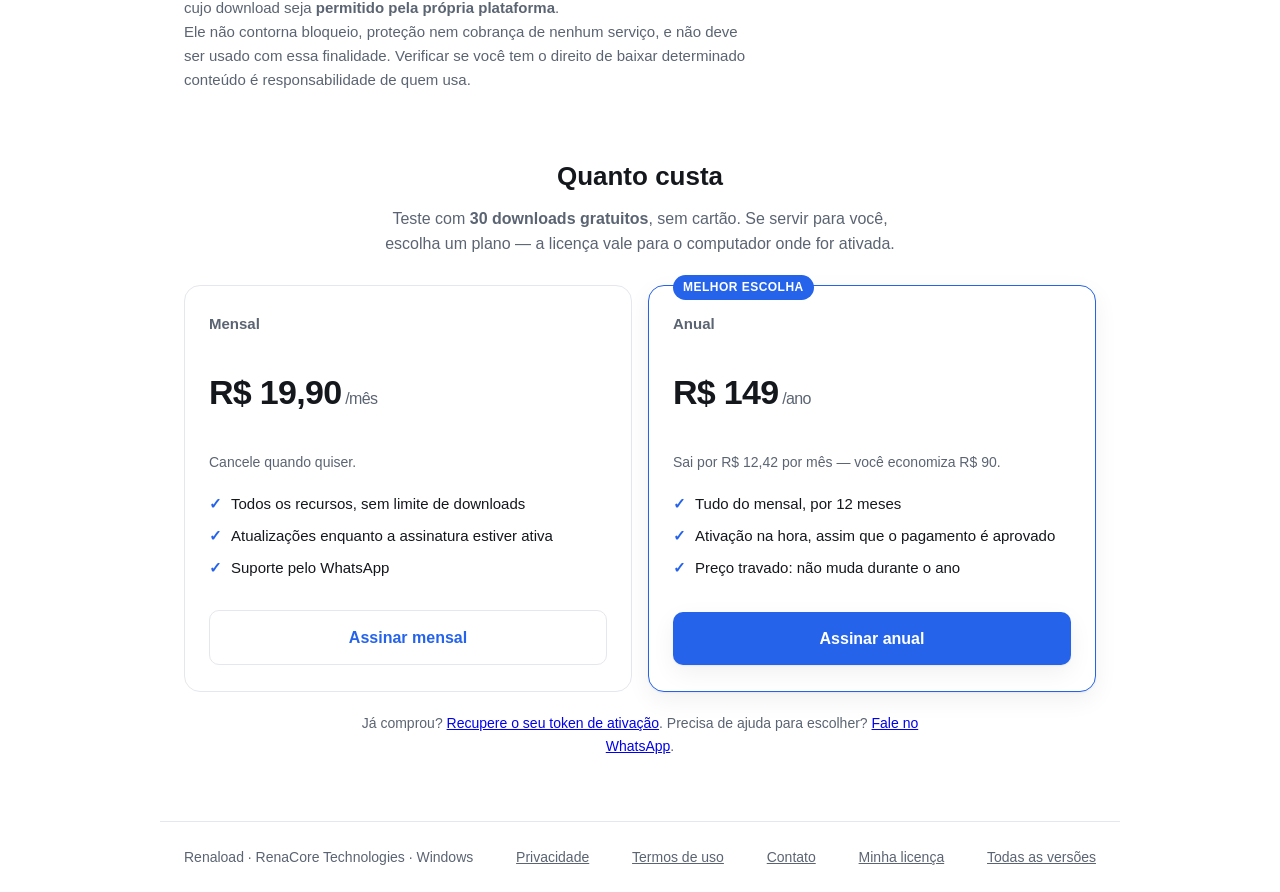
==== commit 8ce37ac6: "site: sai o "em breve", entram privacidade, termos e contato O AdSense recusou renaload.com.br com "" ====
--- a/docs/index.html
+++ b/docs/index.html
@@ -17,6 +17,11 @@
   <link rel="canonical" href="https://renaload.com.br/">
   <meta name="theme-color" content="#3b82f6">
   <link rel="stylesheet" href="styles.css">
+  <!-- Verificacao de propriedade do Google AdSense. Este script apenas
+       comprova que o dominio e nosso; nao exibe anuncio nenhum aqui,
+       porque esta pagina nao tem blocos de anuncio. Os anuncios ficam
+       no baixar.renaload.com.br, coberto por ser subdominio deste. -->
+  <script async src="https://pagead2.googlesyndication.com/pagead/js/adsbygoogle.js?client=ca-pub-7005496364984954" crossorigin="anonymous"></script>
 </head>
 <body>
   <header class="topo">
@@ -43,11 +48,17 @@
                JavaScript não rodar, a página não libera o download por
                engano. Para reabrir, troque DOWNLOAD_LIBERADO para true
                no script no fim do arquivo — só isso. -->
-          <a class="botao desativado" id="baixar" href="#" aria-disabled="true">
-            Download em breve
+          <!-- O estado PADRAO deixou de ser "em breve": com o download
+               liberado, um texto de obra em andamento e justamente o que
+               o AdSense recusou ("telas que estao em construcao"). Se o
+               JavaScript nao rodar, o visitante ainda cai na pagina de
+               versoes, que funciona sem script. -->
+          <a class="botao" id="baixar"
+             href="https://github.com/renatoaqoliveira-lab/renaload-releases/releases/latest">
+            Baixar para Windows
           </a>
           <p class="detalhe" id="detalhe">
-            Estamos finalizando os últimos ajustes. Volte em breve.
+            Gratuito para testar · 30 downloads
           </p>
 
           <!-- Avisar ANTES do susto. O instalador ainda nao e assinado
@@ -205,6 +216,9 @@
 
   <footer>
     <span>Renaload · RenaCore Technologies · Windows</span>
+    <a href="privacidade.html">Privacidade</a>
+    <a href="termos.html">Termos de uso</a>
+    <a href="contato.html">Contato</a>
     <a href="licenca.html">Minha licença</a>
     <a href="https://github.com/renatoaqoliveira-lab/renaload-releases/releases">Todas as versões</a>
   </footer>
@@ -216,9 +230,13 @@
     // seguinte, porque o arquivo antigo não existe na release nova.
     (function () {
       // ⇩⇩ ÚNICA COISA A MUDAR PARA REABRIR O DOWNLOAD ⇩⇩
-      var DOWNLOAD_LIBERADO = false;
-      // ⇧⇧ fechado em 01/09/2026: a 1.7.0 falha ao baixar em
-      //    maquina limpa (cookies). Reabrir com a 1.7.1. ⇧⇧
+      var DOWNLOAD_LIBERADO = true;
+      // ⇧⇧ reaberto em 02/09/2026, na 1.7.9. O motivo do fechamento era
+      //    a 1.7.0 falhar em maquina limpa por causa dos cookies: a
+      //    prova de "conectado" era o TAMANHO do arquivo de cookies, e
+      //    nao um cookie de sessao com valor. Isso foi corrigido, e a
+      //    1.7.9 leva a correcao junto com o yt-dlp 2026.8.19, que
+      //    resolve o 403 do YouTube. ⇧⇧
 
       var API = 'https://api.github.com/repos/renatoaqoliveira-lab/renaload-releases/releases/latest';
       var botao = document.getElementById('baixar');
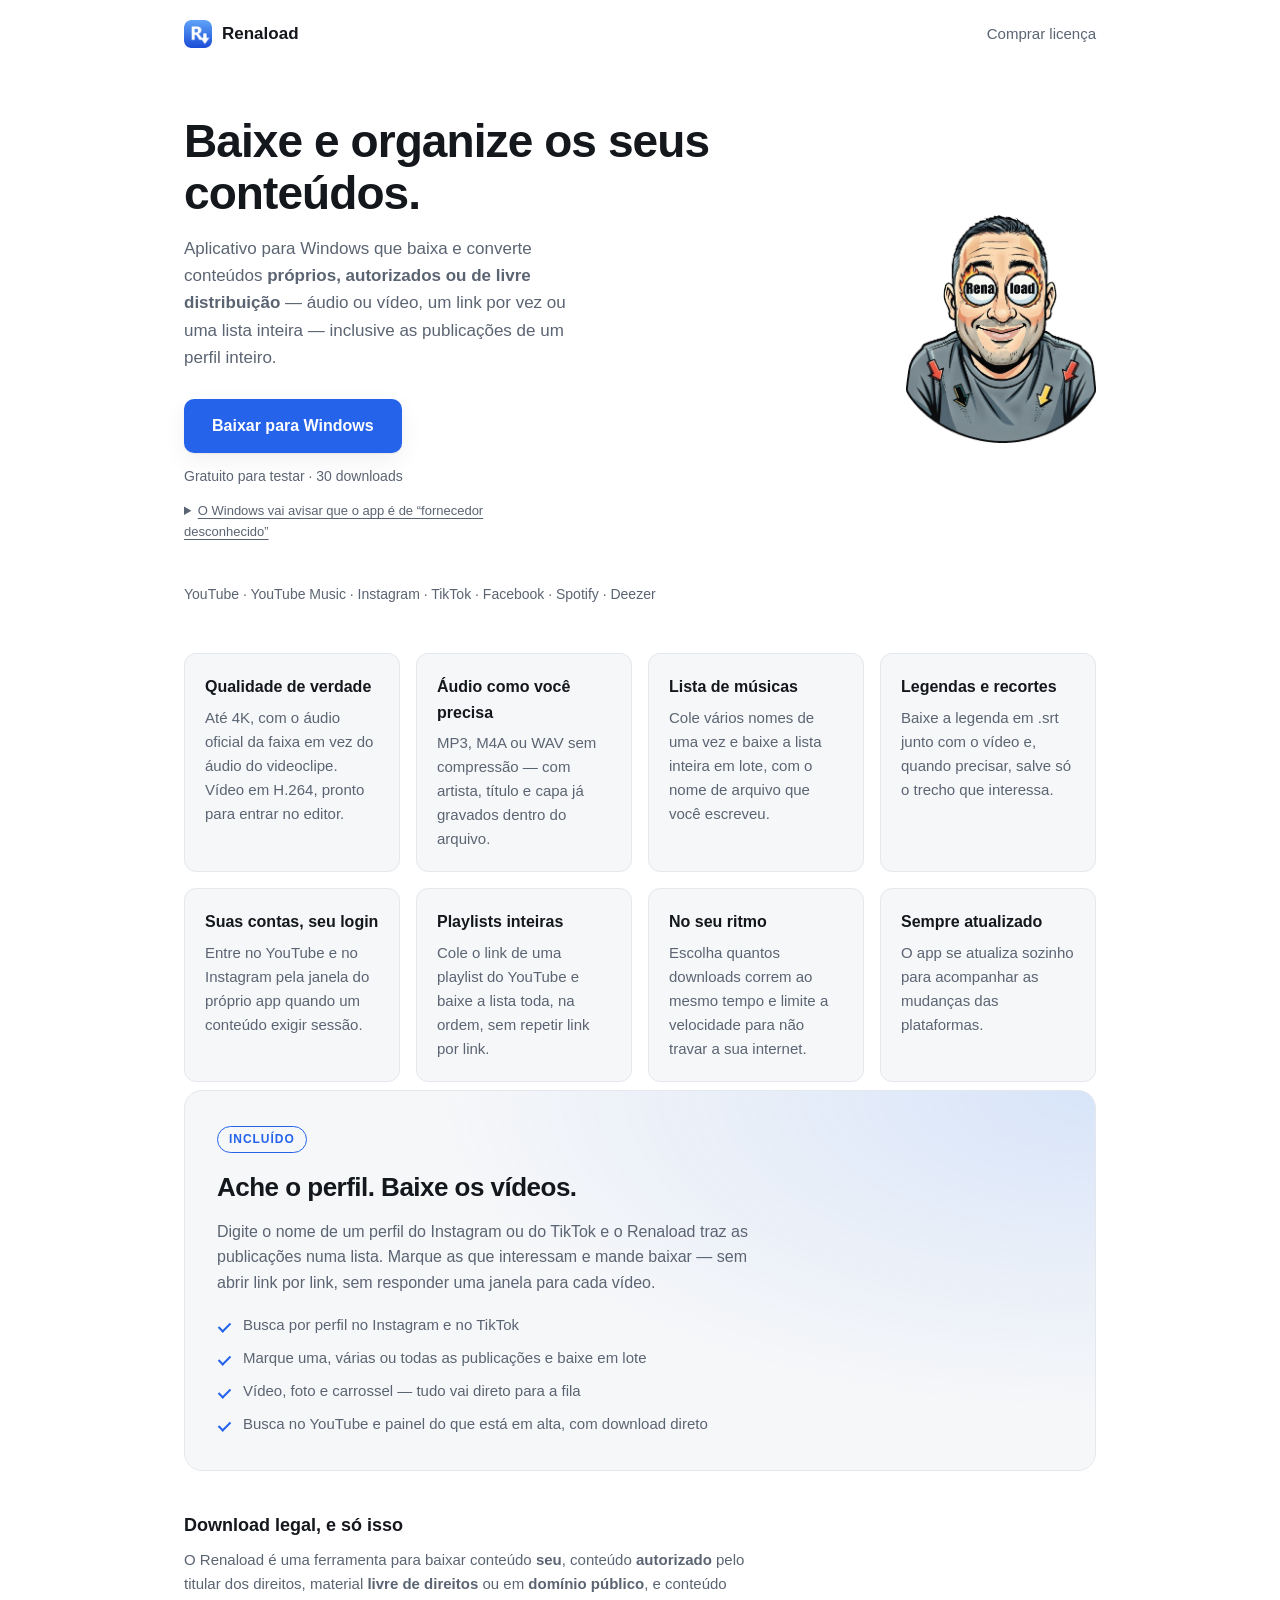
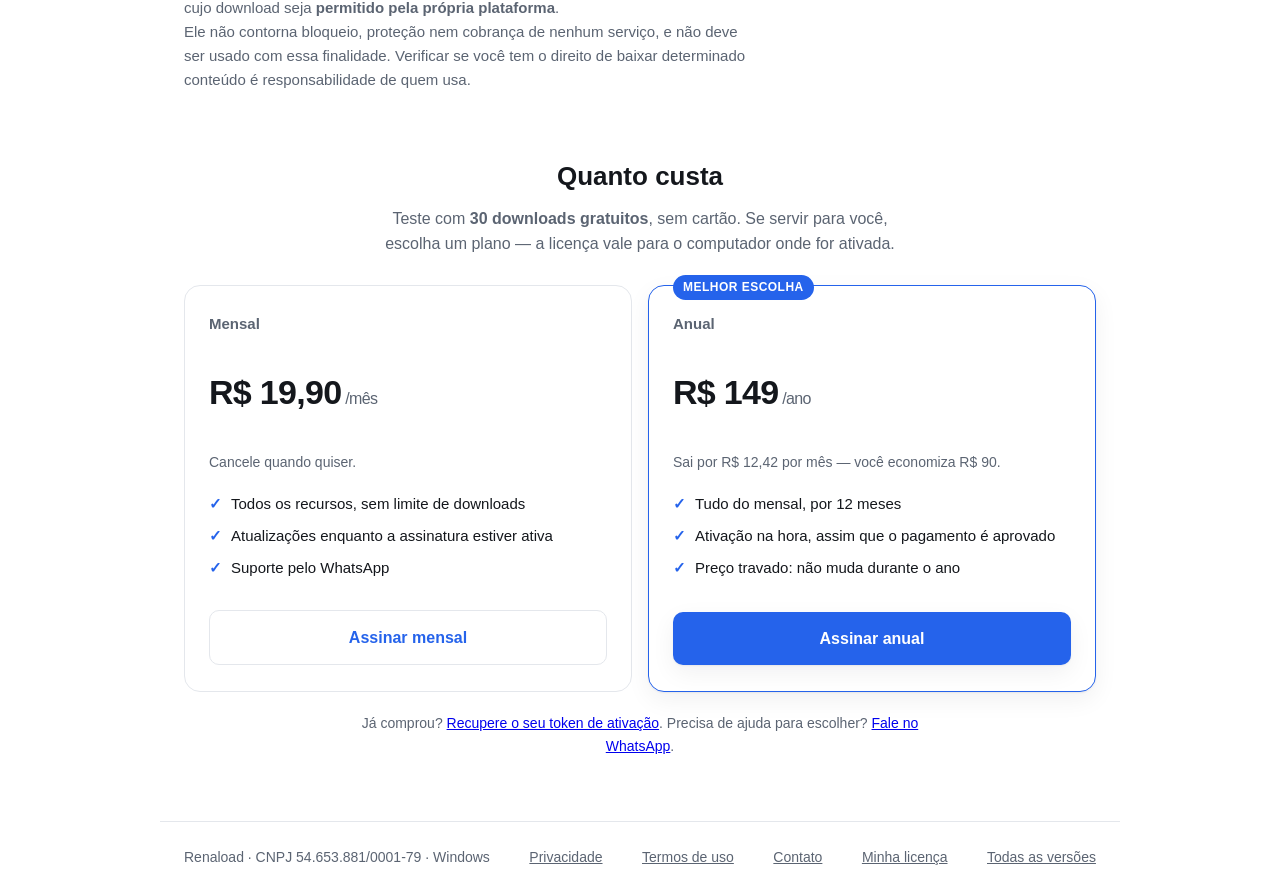
==== commit 50125b1a: "site: e-mail renato@renaload.com.br e CNPJ do MEI no rodape Troca o contato da agencia pelo e-mail d" ====
--- a/docs/index.html
+++ b/docs/index.html
@@ -5,7 +5,7 @@
   <meta name="viewport" content="width=device-width, initial-scale=1">
   <title>Renaload — baixe e organize os seus conteúdos no Windows</title>
   <meta name="description" content="Renaload para Windows: baixe e converta conteúdos próprios, autorizados ou de livre distribuição, com fila de downloads, qualidade até 4K, legendas e busca por perfil no Instagram e TikTok.">
-  <meta name="author" content="RenaCore Technologies">
+  <meta name="author" content="Renaload">
   <link rel="icon" href="assets/favicon.ico" sizes="any">
   <link rel="icon" href="assets/renaload.png" type="image/png">
   <link rel="apple-touch-icon" href="assets/renaload_logo.png">
@@ -215,7 +215,7 @@
   </main>
 
   <footer>
-    <span>Renaload · RenaCore Technologies · Windows</span>
+    <span>Renaload · CNPJ 54.653.881/0001-79 · Windows</span>
     <a href="privacidade.html">Privacidade</a>
     <a href="termos.html">Termos de uso</a>
     <a href="contato.html">Contato</a>
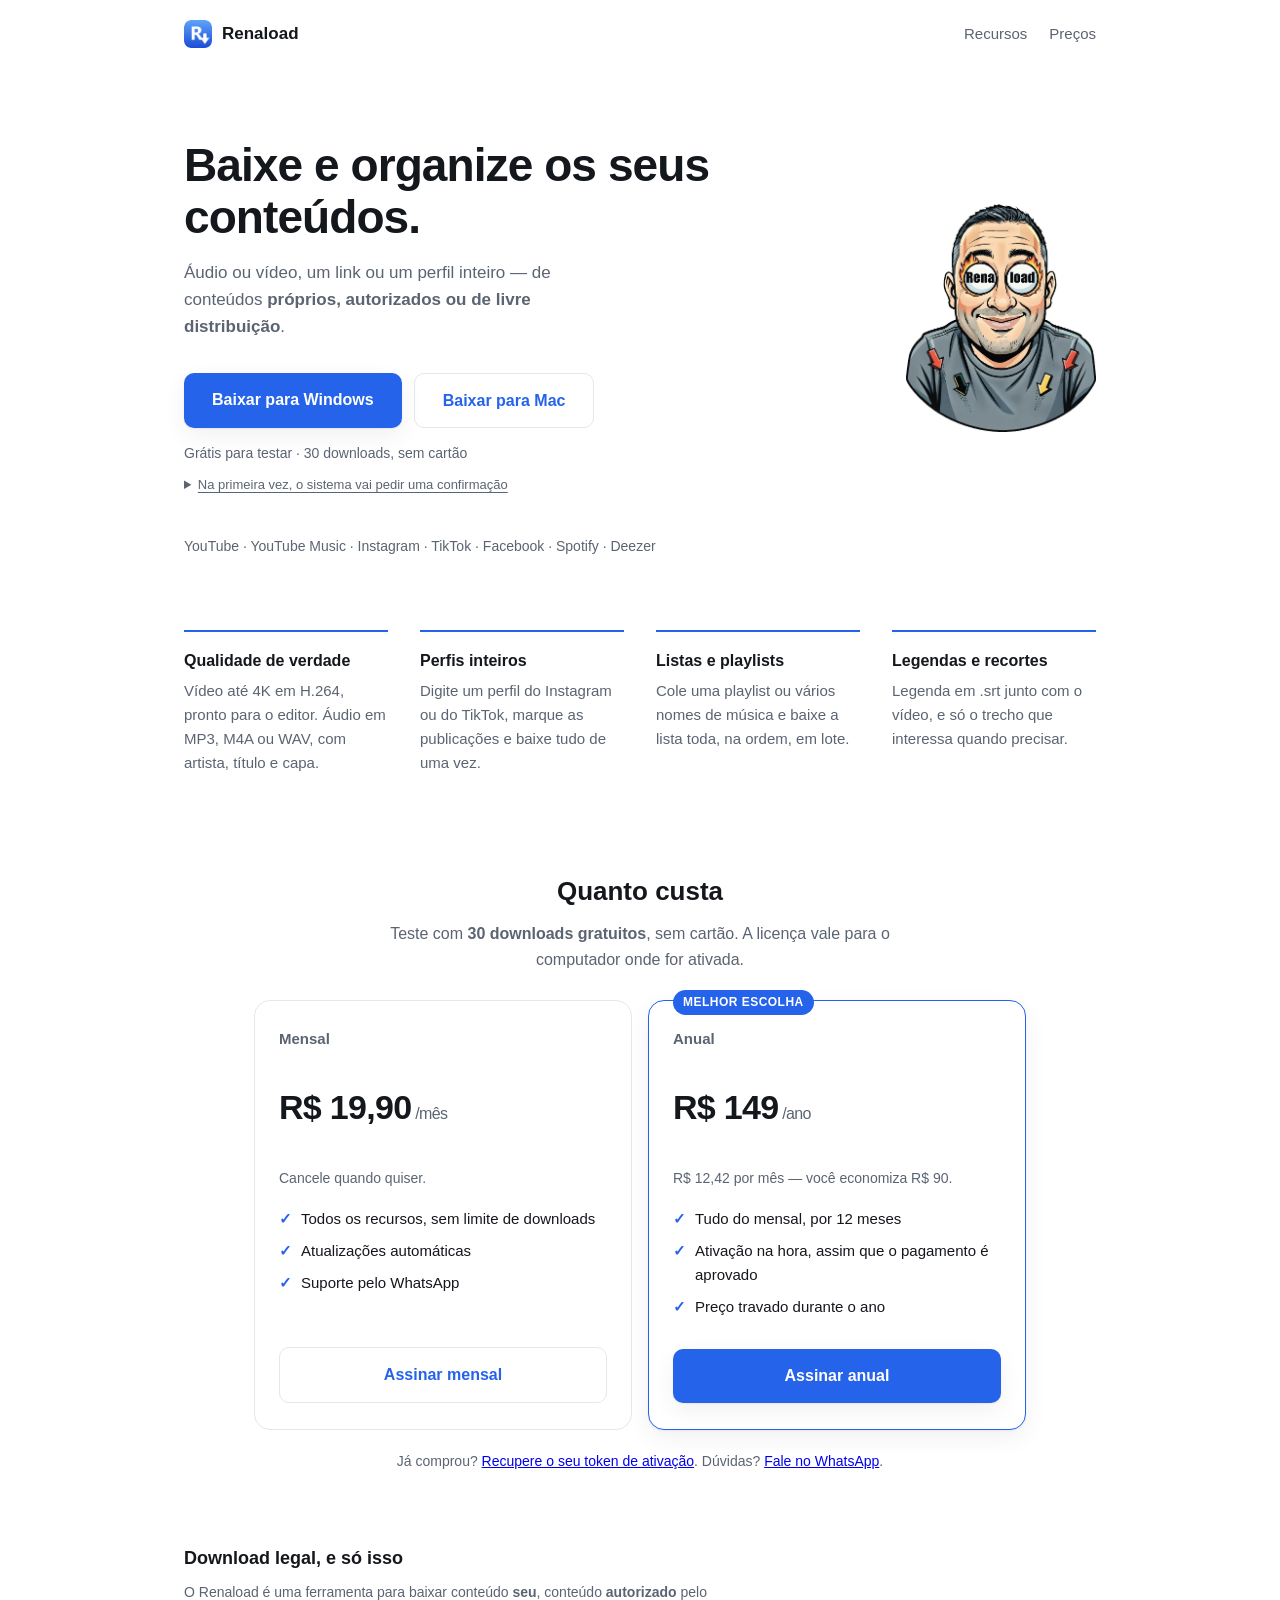
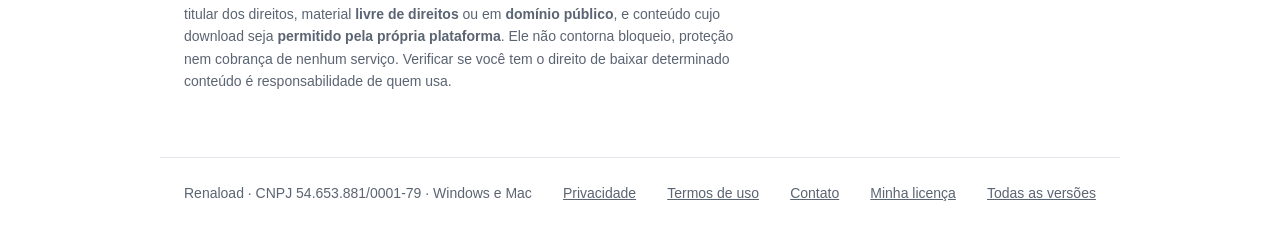
==== commit 33c122f5: "site: pagina mais limpa e botao de download para Mac - 4 recursos em vez de 8 blocos; sai a secao gr" ====
--- a/docs/index.html
+++ b/docs/index.html
@@ -3,14 +3,14 @@
 <head>
   <meta charset="utf-8">
   <meta name="viewport" content="width=device-width, initial-scale=1">
-  <title>Renaload — baixe e organize os seus conteúdos no Windows</title>
-  <meta name="description" content="Renaload para Windows: baixe e converta conteúdos próprios, autorizados ou de livre distribuição, com fila de downloads, qualidade até 4K, legendas e busca por perfil no Instagram e TikTok.">
+  <title>Renaload — baixe e organize os seus conteúdos no Windows e no Mac</title>
+  <meta name="description" content="Renaload para Windows e Mac: baixe e converta conteúdos próprios, autorizados ou de livre distribuição, com fila de downloads, qualidade até 4K, legendas e busca por perfil no Instagram e TikTok.">
   <meta name="author" content="Renaload">
   <link rel="icon" href="assets/favicon.ico" sizes="any">
   <link rel="icon" href="assets/renaload.png" type="image/png">
   <link rel="apple-touch-icon" href="assets/renaload_logo.png">
   <meta property="og:title" content="Renaload — baixe e organize os seus conteúdos">
-  <meta property="og:description" content="Baixe áudio e vídeo de conteúdos próprios ou autorizados, ache as publicações de um perfil e organize tudo — num app só, para Windows.">
+  <meta property="og:description" content="Baixe áudio e vídeo de conteúdos próprios ou autorizados, ache as publicações de um perfil e organize tudo — num app só, para Windows e Mac.">
   <meta property="og:image" content="https://renaload.com.br/assets/renaload_logo.png">
   <meta property="og:url" content="https://renaload.com.br/">
   <meta property="og:type" content="website">
@@ -29,7 +29,10 @@
       <img src="assets/renaload.png" alt="">
       <span>Renaload</span>
     </a>
-    <a class="link-topo" href="#planos">Comprar licença</a>
+    <nav>
+      <a class="link-topo" href="#recursos">Recursos</a>
+      <a class="link-topo" href="#planos">Preços</a>
+    </nav>
   </header>
 
   <main>
@@ -37,55 +40,51 @@
       <div class="capa-texto">
         <h1>Baixe e organize os seus conteúdos.</h1>
         <p class="chamada">
-          Aplicativo para Windows que baixa e converte conteúdos
-          <strong>próprios, autorizados ou de livre distribuição</strong> —
-          áudio ou vídeo, um link por vez ou uma lista inteira — inclusive
-          as publicações de um perfil inteiro.
+          Áudio ou vídeo, um link ou um perfil inteiro — de conteúdos
+          <strong>próprios, autorizados ou de livre distribuição</strong>.
         </p>
 
-        <div class="acoes">
-          <!-- Estado PADRÃO = download pausado. É de propósito: se o
-               JavaScript não rodar, a página não libera o download por
-               engano. Para reabrir, troque DOWNLOAD_LIBERADO para true
-               no script no fim do arquivo — só isso. -->
-          <!-- O estado PADRAO deixou de ser "em breve": com o download
-               liberado, um texto de obra em andamento e justamente o que
-               o AdSense recusou ("telas que estao em construcao"). Se o
-               JavaScript nao rodar, o visitante ainda cai na pagina de
-               versoes, que funciona sem script. -->
-          <a class="botao" id="baixar"
-             href="https://github.com/renatoaqoliveira-lab/renaload-releases/releases/latest">
+        <!-- Os dois botões existem sempre. O script do fim da página põe
+             na frente o do sistema de quem visita e aponta cada um para o
+             arquivo certo da última versão. Sem script, os dois levam à
+             página de versões, que funciona sozinha. -->
+        <div class="acoes" id="acoes">
+          <a class="botao" id="baixar-windows"
+             href="https://github.com/renatoaqoliveira-lab/renaload-releases/releases">
             Baixar para Windows
           </a>
-          <p class="detalhe" id="detalhe">
-            Gratuito para testar · 30 downloads
+          <a class="botao secundario" id="baixar-mac"
+             href="https://github.com/renatoaqoliveira-lab/renaload-releases/releases">
+            Baixar para Mac
+          </a>
+        </div>
+        <p class="detalhe" id="detalhe">Grátis para testar · 30 downloads, sem cartão</p>
+        <p class="detalhe" id="detalhe-mac" hidden></p>
+
+        <!-- Avisar ANTES do susto: os dois sistemas mostram um alerta na
+             primeira abertura, porque o app ainda não tem certificado
+             pago. Quem é avisado segue; quem é pego de surpresa desiste. -->
+        <details class="primeira-vez">
+          <summary>Na primeira vez, o sistema vai pedir uma confirmação</summary>
+          <p>
+            <strong>Windows:</strong> se aparecer “fornecedor desconhecido”,
+            clique em <strong>Mais informações</strong> e depois em
+            <strong>Executar assim mesmo</strong>.
           </p>
-
-          <!-- Avisar ANTES do susto. O instalador ainda nao e assinado
-               digitalmente, e o Windows mostra uma tela roxa dizendo
-               "fornecedor desconhecido". Quem e avisado clica em executar;
-               quem e pego de surpresa fecha e some. -->
-          <details class="aviso-windows">
-            <summary>O Windows vai avisar que o app é de “fornecedor desconhecido”</summary>
-            <p>
-              É esperado, e não quer dizer que tem algo errado com o arquivo.
-              O Windows mostra esse aviso para todo programa que ainda não tem
-              <strong>assinatura digital</strong> — um certificado que custa
-              caro e que a gente vai comprar quando o Renaload crescer.
-            </p>
-            <p>
-              Para instalar, clique em <strong>Mais informações</strong> e
-              depois em <strong>Executar assim mesmo</strong>.
-            </p>
-            <p>
-              Se quiser conferir que o arquivo é mesmo o nosso e chegou
-              inteiro, cada versão publica o código SHA-256 do instalador na
-              <a href="https://github.com/renatoaqoliveira-lab/renaload-releases/releases/latest">página
-              da versão</a>, junto com o comando para verificar no seu
-              computador.
-            </p>
-          </details>
-        </div>
+          <p>
+            <strong>Mac:</strong> arraste o Renaload para Aplicativos e abra.
+            Se o Mac disser que não pode verificar o desenvolvedor, abra
+            <strong>Ajustes do Sistema → Privacidade e Segurança</strong> e
+            clique em <strong>Abrir Mesmo Assim</strong>.
+          </p>
+          <p>
+            É esperado: o aviso aparece para todo programa que ainda não tem
+            certificado de assinatura. Cada versão publica o código SHA-256
+            dos arquivos na
+            <a href="https://github.com/renatoaqoliveira-lab/renaload-releases/releases">página
+            de versões</a>, para você conferir que o arquivo é o nosso.
+          </p>
+        </details>
       </div>
       <img class="mascote" src="assets/renaload_mascot.png" alt="">
     </section>
@@ -94,58 +93,70 @@
       YouTube · YouTube Music · Instagram · TikTok · Facebook · Spotify · Deezer
     </p>
 
-    <section class="cartoes">
+    <section class="recursos" id="recursos">
       <article>
         <h2>Qualidade de verdade</h2>
-        <p>Até 4K, com o áudio oficial da faixa em vez do áudio do videoclipe. Vídeo em H.264, pronto para entrar no editor.</p>
-      </article>
-      <article>
-        <h2>Áudio como você precisa</h2>
-        <p>MP3, M4A ou WAV sem compressão — com artista, título e capa já gravados dentro do arquivo.</p>
-      </article>
-      <article>
-        <h2>Lista de músicas</h2>
-        <p>Cole vários nomes de uma vez e baixe a lista inteira em lote, com o nome de arquivo que você escreveu.</p>
+        <p>Vídeo até 4K em H.264, pronto para o editor. Áudio em MP3, M4A ou WAV, com artista, título e capa.</p>
+      </article>
+      <article>
+        <h2>Perfis inteiros</h2>
+        <p>Digite um perfil do Instagram ou do TikTok, marque as publicações e baixe tudo de uma vez.</p>
+      </article>
+      <article>
+        <h2>Listas e playlists</h2>
+        <p>Cole uma playlist ou vários nomes de música e baixe a lista toda, na ordem, em lote.</p>
       </article>
       <article>
         <h2>Legendas e recortes</h2>
-        <p>Baixe a legenda em .srt junto com o vídeo e, quando precisar, salve só o trecho que interessa.</p>
-      </article>
-      <article>
-        <h2>Suas contas, seu login</h2>
-        <p>Entre no YouTube e no Instagram pela janela do próprio app quando um conteúdo exigir sessão.</p>
-      </article>
-      <article>
-        <h2>Playlists inteiras</h2>
-        <p>Cole o link de uma playlist do YouTube e baixe a lista toda, na ordem, sem repetir link por link.</p>
-      </article>
-      <article>
-        <h2>No seu ritmo</h2>
-        <p>Escolha quantos downloads correm ao mesmo tempo e limite a velocidade para não travar a sua internet.</p>
-      </article>
-      <article>
-        <h2>Sempre atualizado</h2>
-        <p>O app se atualiza sozinho para acompanhar as mudanças das plataformas.</p>
-      </article>
-    </section>
-
-    <section class="estudio">
-      <div class="estudio-texto">
-        <span class="etiqueta">Incluído</span>
-        <h2>Ache o perfil. Baixe os vídeos.</h2>
-        <p>
-          Digite o nome de um perfil do Instagram ou do TikTok e o Renaload
-          traz as publicações numa lista. Marque as que interessam e mande
-          baixar — sem abrir link por link, sem responder uma janela para
-          cada vídeo.
-        </p>
-        <ul class="lista-estudio">
-          <li>Busca por perfil no Instagram e no TikTok</li>
-          <li>Marque uma, várias ou todas as publicações e baixe em lote</li>
-          <li>Vídeo, foto e carrossel — tudo vai direto para a fila</li>
-          <li>Busca no YouTube e painel do que está em alta, com download direto</li>
-        </ul>
+        <p>Legenda em .srt junto com o vídeo, e só o trecho que interessa quando precisar.</p>
+      </article>
+    </section>
+
+    <section class="planos" id="planos">
+      <h2>Quanto custa</h2>
+      <p class="intro">
+        Teste com <strong>30 downloads gratuitos</strong>, sem cartão. A
+        licença vale para o computador onde for ativada.
+      </p>
+
+      <div class="grade-planos">
+        <div class="plano">
+          <h3>Mensal</h3>
+          <p class="valor">R$ 19,90<span> /mês</span></p>
+          <p class="equivale">Cancele quando quiser.</p>
+          <ul>
+            <li>Todos os recursos, sem limite de downloads</li>
+            <li>Atualizações automáticas</li>
+            <li>Suporte pelo WhatsApp</li>
+          </ul>
+          <a class="botao secundario"
+             href="https://mpago.la/2Yrm6qP">
+            Assinar mensal
+          </a>
+        </div>
+
+        <div class="plano destaque">
+          <span class="selo">MELHOR ESCOLHA</span>
+          <h3>Anual</h3>
+          <p class="valor">R$ 149<span> /ano</span></p>
+          <p class="equivale">R$ 12,42 por mês — você economiza R$ 90.</p>
+          <ul>
+            <li>Tudo do mensal, por 12 meses</li>
+            <li>Ativação na hora, assim que o pagamento é aprovado</li>
+            <li>Preço travado durante o ano</li>
+          </ul>
+          <a class="botao"
+             href="https://mpago.la/2pU2kZ5">
+            Assinar anual
+          </a>
+        </div>
       </div>
+
+      <p class="nota-planos">
+        Já comprou? <a href="licenca.html">Recupere o seu token de ativação</a>.
+        Dúvidas?
+        <a href="https://wa.me/5511970617781?text=Ol%C3%A1!%20Tenho%20uma%20d%C3%BAvida%20sobre%20os%20planos%20do%20Renaload.">Fale no WhatsApp</a>.
+      </p>
     </section>
 
     <section class="aviso">
@@ -155,67 +166,16 @@
         conteúdo <strong>autorizado</strong> pelo titular dos direitos,
         material <strong>livre de direitos</strong> ou em
         <strong>domínio público</strong>, e conteúdo cujo download seja
-        <strong>permitido pela própria plataforma</strong>.
+        <strong>permitido pela própria plataforma</strong>. Ele não contorna
+        bloqueio, proteção nem cobrança de nenhum serviço. Verificar se você
+        tem o direito de baixar determinado conteúdo é responsabilidade de
+        quem usa.
       </p>
-      <p>
-        Ele não contorna bloqueio, proteção nem cobrança de nenhum serviço, e
-        não deve ser usado com essa finalidade. Verificar se você tem o direito
-        de baixar determinado conteúdo é responsabilidade de quem usa.
-      </p>
-    </section>
-
-    <section class="planos" id="planos">
-      <h2>Quanto custa</h2>
-      <p class="intro">
-        Teste com <strong>30 downloads gratuitos</strong>, sem cartão. Se
-        servir para você, escolha um plano — a licença vale para o
-        computador onde for ativada.
-      </p>
-
-      <div class="grade-planos">
-        <div class="plano">
-          <h3>Mensal</h3>
-          <p class="valor">R$ 19,90<span> /mês</span></p>
-          <p class="equivale">Cancele quando quiser.</p>
-          <ul>
-            <li>Todos os recursos, sem limite de downloads</li>
-            <li>Atualizações enquanto a assinatura estiver ativa</li>
-            <li>Suporte pelo WhatsApp</li>
-          </ul>
-          <a class="botao secundario"
-             href="https://mpago.la/2Yrm6qP">
-            Assinar mensal
-          </a>
-        </div>
-
-        <div class="plano destaque">
-          <span class="selo">MELHOR ESCOLHA</span>
-          <h3>Anual</h3>
-          <p class="valor">R$ 149<span> /ano</span></p>
-          <p class="equivale">Sai por R$ 12,42 por mês — você economiza R$ 90.</p>
-          <ul>
-            <li>Tudo do mensal, por 12 meses</li>
-            <li>Ativação na hora, assim que o pagamento é aprovado</li>
-            <li>Preço travado: não muda durante o ano</li>
-          </ul>
-          <a class="botao"
-             href="https://mpago.la/2pU2kZ5">
-            Assinar anual
-          </a>
-        </div>
-      </div>
-
-      <p class="nota-planos">
-        Já comprou? <a href="licenca.html">Recupere o seu token de ativação</a>.
-        Precisa de ajuda para escolher?
-        <a href="https://wa.me/5511970617781?text=Ol%C3%A1!%20Tenho%20uma%20d%C3%BAvida%20sobre%20os%20planos%20do%20Renaload.">Fale no WhatsApp</a>.
-      </p>
-    </section>
-
+    </section>
   </main>
 
   <footer>
-    <span>Renaload · CNPJ 54.653.881/0001-79 · Windows</span>
+    <span>Renaload · CNPJ 54.653.881/0001-79 · Windows e Mac</span>
     <a href="privacidade.html">Privacidade</a>
     <a href="termos.html">Termos de uso</a>
     <a href="contato.html">Contato</a>
@@ -224,72 +184,89 @@
   </footer>
 
   <script>
-    // A versão vem da própria release do GitHub. Assim a página acompanha
-    // cada lançamento sozinha — antes o número e o nome do arquivo eram
-    // fixos no HTML e o botão passou a dar erro 404 quando saiu a versão
-    // seguinte, porque o arquivo antigo não existe na release nova.
+    // Cada botão aponta para o arquivo da versão MAIS NOVA que tem o
+    // instalador daquele sistema. Lê a lista de versões, e não só a
+    // "latest": Windows e Mac podem sair em dias diferentes, e uma versão
+    // só de Mac não pode deixar o botão do Windows sem arquivo.
     (function () {
-      // ⇩⇩ ÚNICA COISA A MUDAR PARA REABRIR O DOWNLOAD ⇩⇩
+      // ⇩⇩ ÚNICA COISA A MUDAR PARA PAUSAR O DOWNLOAD ⇩⇩
       var DOWNLOAD_LIBERADO = true;
-      // ⇧⇧ reaberto em 02/09/2026, na 1.7.9. O motivo do fechamento era
-      //    a 1.7.0 falhar em maquina limpa por causa dos cookies: a
-      //    prova de "conectado" era o TAMANHO do arquivo de cookies, e
-      //    nao um cookie de sessao com valor. Isso foi corrigido, e a
-      //    1.7.9 leva a correcao junto com o yt-dlp 2026.8.19, que
-      //    resolve o 403 do YouTube. ⇧⇧
-
-      var API = 'https://api.github.com/repos/renatoaqoliveira-lab/renaload-releases/releases/latest';
-      var botao = document.getElementById('baixar');
+
+      var API = 'https://api.github.com/repos/renatoaqoliveira-lab/renaload-releases/releases?per_page=20';
+      var win = document.getElementById('baixar-windows');
+      var mac = document.getElementById('baixar-mac');
       var detalhe = document.getElementById('detalhe');
-
-      if (!DOWNLOAD_LIBERADO) { return; }   // segue pausado
-      botao.classList.remove('desativado');
-      botao.removeAttribute('aria-disabled');
-      botao.textContent = 'Baixar para Windows';
-      botao.href = 'https://github.com/renatoaqoliveira-lab/renaload-releases/releases/latest';
-      detalhe.textContent = 'Gratuito para testar · 30 downloads';
-
-      function tamanho(bytes) {
-        return bytes ? (bytes / 1048576).toFixed(0) + ' MB · ' : '';
+      var detalheMac = document.getElementById('detalhe-mac');
+      var acoes = document.getElementById('acoes');
+
+      // Quem visita de um Mac vê o botão do Mac primeiro, em destaque.
+      var ehMac = /Mac/i.test(navigator.platform || '') ||
+                  /Macintosh/i.test(navigator.userAgent || '');
+
+      function destacar(principal, outro) {
+        acoes.insertBefore(principal, outro);
+        principal.classList.remove('secundario');
+        outro.classList.add('secundario');
+      }
+
+      function desativar(botao, texto) {
+        botao.textContent = texto;
+        botao.classList.add('desativado');
+        botao.setAttribute('aria-disabled', 'true');
+        botao.removeAttribute('href');
+      }
+
+      if (!DOWNLOAD_LIBERADO) {
+        desativar(win, 'Baixar para Windows');
+        desativar(mac, 'Baixar para Mac');
+        detalhe.textContent = 'Download pausado por alguns minutos para um ajuste.';
+        return;
+      }
+
+      function mb(bytes) { return bytes ? Math.round(bytes / 1048576) + ' MB · ' : ''; }
+      function versao(r) { return (r.tag_name || '').replace(/^v/, ''); }
+      function primeiro(rels, padrao) {
+        for (var i = 0; i < rels.length; i++) {
+          var r = rels[i];
+          if (r.draft || r.prerelease) { continue; }
+          var a = (r.assets || []).filter(function (x) { return padrao.test(x.name); })[0];
+          if (a) { return { rel: r, asset: a }; }
+        }
+        return null;
       }
 
       fetch(API, { headers: { Accept: 'application/vnd.github+json' } })
         .then(function (r) { return r.ok ? r.json() : Promise.reject(r.status); })
-        .then(function (rel) {
-          var exe = (rel.assets || []).filter(function (a) {
-            return /\.exe$/i.test(a.name);
-          })[0];
-          if (exe) { botao.href = exe.browser_download_url; }
-          var versao = (rel.tag_name || '').replace(/^v/, '');
-          detalhe.textContent =
-            (versao ? 'Versão ' + versao + ' · ' : '') +
-            tamanho(exe && exe.size) + 'Gratuito para testar · 30 downloads';
-
-          // O arquivo .sha256 publicado junto da release permite conferir
-          // que o instalador baixou inteiro. Mostramos o código discreto,
-          // logo abaixo do botão, só quando a release realmente tem um.
-          var hashAsset = (rel.assets || []).filter(function (a) {
-            return /\.sha256$/i.test(a.name);
-          })[0];
-          if (!hashAsset) { return; }
-          fetch(hashAsset.browser_download_url)
-            .then(function (r) { return r.ok ? r.text() : Promise.reject(r.status); })
-            .then(function (txt) {
-              var hex = (txt.trim().split(/\s+/)[0] || '');
-              if (!/^[0-9a-f]{64}$/i.test(hex)) { return; }
-              var p = document.createElement('p');
-              p.className = 'checksum';
-              p.title = 'No PowerShell: Get-FileHash .\\' +
-                        (exe ? exe.name : 'instalador.exe') +
-                        ' -Algorithm SHA256';
-              p.textContent = 'SHA-256: ' + hex;
-              detalhe.parentNode.insertBefore(p, detalhe.nextSibling);
-            })
-            .catch(function () { /* sem checksum, sem alarde */ });
+        .then(function (rels) {
+          var w = primeiro(rels, /\.exe$/i);
+          var m = primeiro(rels, /_mac_arm64\.dmg$/i);   // Apple Silicon (M1 em diante)
+          var mi = primeiro(rels, /_mac_x64\.dmg$/i);    // Mac com Intel
+          var temMac = m || mi;
+
+          if (w) { win.href = w.asset.browser_download_url; }
+          if (temMac) {
+            mac.href = temMac.asset.browser_download_url;
+            if (ehMac) { destacar(mac, win); }
+          } else {
+            // Enquanto não houver .dmg publicado, o botão avisa em vez de
+            // levar a uma página sem arquivo para Mac.
+            desativar(mac, 'Mac — em breve');
+          }
+
+          var principal = (ehMac && temMac) ? temMac : w;
+          if (principal) {
+            detalhe.textContent = 'Versão ' + versao(principal.rel) + ' · ' +
+              mb(principal.asset.size) + 'Grátis para testar · 30 downloads';
+          }
+          if (m && mi) {
+            detalheMac.innerHTML = 'Mac com processador Intel? ' +
+              '<a href="' + mi.asset.browser_download_url + '">Baixe esta versão</a>.';
+            detalheMac.hidden = false;
+          }
         })
         .catch(function () {
-          // Sem internet ou API fora do ar: o link continua levando à
-          // página da última versão, que nunca fica desatualizada.
+          // Sem internet ou API fora do ar: os botões continuam levando à
+          // página de versões, que nunca fica desatualizada.
         });
     })();
   </script>
--- a/docs/styles.css
+++ b/docs/styles.css
@@ -60,6 +60,8 @@
 
 .marca img { width: 28px; height: 28px; border-radius: 7px; }
 
+.topo nav { display: flex; gap: 22px; }
+
 .link-topo {
   color: var(--texto-suave);
   text-decoration: none;
@@ -72,7 +74,7 @@
 .capa {
   max-width: 960px;
   margin: 0 auto;
-  padding: 48px 24px 8px;
+  padding: 72px 24px 8px;
   display: grid;
   grid-template-columns: 1fr auto;
   align-items: center;
@@ -94,7 +96,7 @@
   color: var(--texto-suave);
 }
 
-.acoes { margin-top: 28px; }
+.acoes { margin-top: 32px; display: flex; flex-wrap: wrap; gap: 12px; }
 
 .botao {
   display: inline-block;
@@ -132,30 +134,33 @@
 .botao.secundario:hover { background: var(--fundo-suave); }
 
 .detalhe {
-  margin: 12px 0 0;
+  margin: 14px 0 0;
   font-size: 14px;
   color: var(--texto-suave);
 }
 
-/* Aviso do Windows sobre "fornecedor desconhecido".
+/* Aviso da primeira abertura (Windows: "fornecedor desconhecido";
+   Mac: "não é possível verificar o desenvolvedor").
    Fechado por padrao: quem nao se importa nem repara; quem se assusta
    com a tela roxa acha a explicacao aqui, antes de desistir. */
-.aviso-windows {
-  margin: 14px 0 0;
-  max-width: 46ch;
+.detalhe a { color: var(--marca); }
+
+.primeira-vez {
+  margin: 10px 0 0;
+  max-width: 52ch;
   font-size: 13px;
   line-height: 1.6;
   color: var(--texto-suave);
 }
-.aviso-windows > summary {
+.primeira-vez > summary {
   cursor: pointer;
   color: var(--texto-suave);
   text-decoration: underline;
   text-underline-offset: 3px;
 }
-.aviso-windows > summary:hover { color: var(--texto); }
-.aviso-windows p { margin: 10px 0 0; }
-.aviso-windows a { color: var(--marca); }
+.primeira-vez > summary:hover { color: var(--texto); }
+.primeira-vez p { margin: 10px 0 0; }
+.primeira-vez a { color: var(--marca); }
 
 /* Código de verificação do instalador (SHA-256), abaixo do botão */
 .checksum {
@@ -244,30 +249,25 @@
   color: var(--texto-suave);
 }
 
-/* ── Cartões ──────────────────────────────────────────── */
-.cartoes {
-  max-width: 960px;
-  margin: 48px auto 0;
+/* ── Recursos ─────────────────────────────────────────
+   Quatro, sem caixa em volta: menos moldura, mais respiro. */
+.recursos {
+  max-width: 960px;
+  margin: 72px auto 0;
   padding: 0 24px;
   display: grid;
-  grid-template-columns: repeat(auto-fit, minmax(210px, 1fr));
-  gap: 16px;
-}
-
-.cartoes article {
-  background: var(--fundo-suave);
-  border: 1px solid var(--borda);
-  border-radius: 12px;
-  padding: 20px;
-}
-
-.cartoes h2 { margin: 0 0 6px; font-size: 16px; font-weight: 650; }
-.cartoes p { margin: 0; font-size: 15px; color: var(--texto-suave); }
+  grid-template-columns: repeat(auto-fit, minmax(200px, 1fr));
+  gap: 28px 32px;
+}
+
+.recursos article { border-top: 2px solid var(--marca); padding-top: 16px; }
+.recursos h2 { margin: 0 0 6px; font-size: 16px; font-weight: 650; }
+.recursos p { margin: 0; font-size: 15px; color: var(--texto-suave); }
 
 /* ── Aviso legal e compra ─────────────────────────────── */
 .aviso, .compra {
   max-width: 960px;
-  margin: 40px auto 0;
+  margin: 72px auto 0;
   padding: 0 24px;
 }
 
@@ -279,8 +279,8 @@
 
 .aviso p, .compra p {
   margin: 0;
-  max-width: 68ch;
-  font-size: 15px;
+  max-width: 72ch;
+  font-size: 14px;
   color: var(--texto-suave);
 }
 
@@ -288,8 +288,8 @@
 
 /* ── Planos ───────────────────────────────────────────── */
 .planos {
-  max-width: 960px;
-  margin: 64px auto 0;
+  max-width: 820px;
+  margin: 96px auto 0;
   padding: 0 24px;
 }
 
@@ -395,8 +395,9 @@
   padding: 24px;
   border-top: 1px solid var(--borda);
   display: flex;
+  flex-wrap: wrap;
   justify-content: space-between;
-  gap: 16px;
+  gap: 10px 16px;
   font-size: 14px;
   color: var(--texto-suave);
 }
@@ -412,85 +413,14 @@
   }
   .mascote { width: 140px; justify-self: center; }
   .botao { display: block; text-align: center; }
-}
-
-/* ── Seção do Estúdio ─────────────────────────────────────
-   Entrou junto com a marca nova: o site não contava que o app
-   passou a separar voz e instrumental. Faixa com cor de marca
-   para destacar sem competir com o botão de download. */
-.estudio {
-  max-width: 960px;
-  margin: 8px auto 0;
-  padding: 0 24px;
-}
-
-.estudio-texto {
-  position: relative;
-  overflow: hidden;
-  border: 1px solid var(--borda);
-  border-radius: 18px;
-  padding: 34px 32px;
-  background:
-    radial-gradient(120% 140% at 100% 0%,
-                    rgba(59, 130, 246, .16), transparent 60%),
-    var(--fundo-suave);
-}
-
-.etiqueta {
-  display: inline-block;
-  font-size: 12px;
-  font-weight: 700;
-  letter-spacing: .08em;
-  text-transform: uppercase;
-  color: var(--marca);
-  border: 1px solid currentColor;
-  border-radius: 999px;
-  padding: 3px 11px;
-  margin-bottom: 14px;
-}
-
-.estudio h2 {
-  margin: 0 0 10px;
-  font-size: 26px;
-  letter-spacing: -.02em;
-}
-
-.estudio p {
-  margin: 0 0 18px;
-  max-width: 62ch;
-  color: var(--texto-suave);
-}
-
-.lista-estudio {
-  margin: 0;
-  padding: 0;
-  list-style: none;
-  display: grid;
-  gap: 9px;
-}
-
-.lista-estudio li {
-  position: relative;
-  padding-left: 26px;
-  color: var(--texto-suave);
-  font-size: 15px;
-}
-
-/* marca de conferido desenhada em CSS: sem imagem, sem fonte de
-   ícone, e acompanha a cor da marca no claro e no escuro */
-.lista-estudio li::before {
-  content: "";
-  position: absolute;
-  left: 4px;
-  top: 7px;
-  width: 5px;
-  height: 10px;
-  border: solid var(--marca);
-  border-width: 0 2px 2px 0;
-  transform: rotate(45deg);
-}
-
-@media (max-width: 600px) {
-  .estudio-texto { padding: 26px 22px; }
-  .estudio h2 { font-size: 22px; }
-}
+  .acoes .botao { flex: 1 1 100%; }
+  .topo nav { gap: 16px; }
+}
+
+/* "Em breve" vale também para o botão secundário (o do Mac): sem isto
+   a cor azul do secundário vencia e o botão parecia clicável. */
+.botao.secundario.desativado {
+  color: var(--texto-suave);
+  background: var(--fundo-suave);
+  border-style: dashed;
+}
